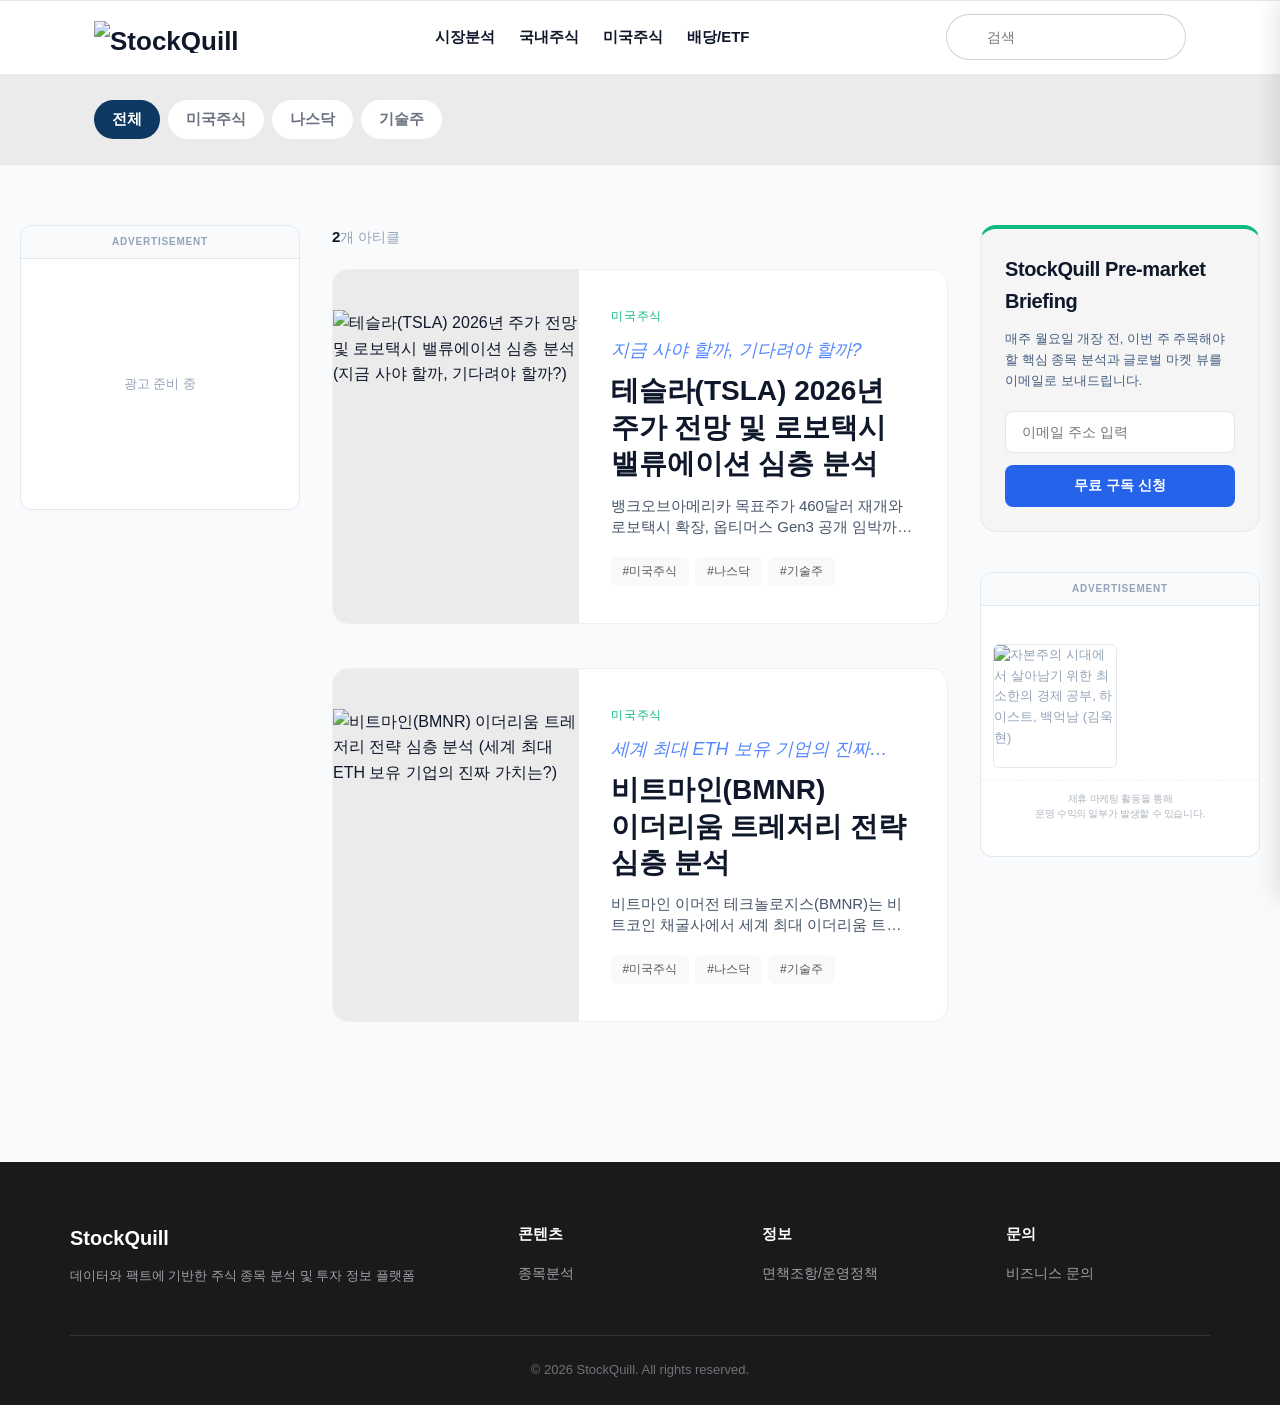
==== index.html @ 730eefaa "[InfoHub] Publish post with generated thumbnail" ====
<!DOCTYPE html>
<html lang="ko">
<head>
    <meta charset="UTF-8">
    <meta name="viewport" content="width=device-width, initial-scale=1.0">
    <title>StockQuill | 데이터 기반 주식 종목 분석 및 투자 인사이트</title>
    
    <meta name="description" content="데이터와 팩트에 기반한 주식 종목 분석 및 투자 정보 플랫폼">
    <meta name="keywords" content="시장분석, 국내주식, 미국주식, 배당/ETF, 경제, 세금, 재테크, 투자, 절세, 금융, 생활꿀팁">
    <meta name="author" content="StockQuill">
    <meta name="robots" content="index, follow">
    <link rel="canonical" href="https://stockquill.com/index.html">
    <meta property="og:title" content="StockQuill | 데이터 기반 주식 종목 분석 및 투자 인사이트">
    <meta property="og:description" content="데이터와 팩트에 기반한 주식 종목 분석 및 투자 정보 플랫폼">
    <meta property="og:type" content="website">
    <meta property="og:url" content="https://stockquill.com/index.html">
    <meta property="og:image" content="https://stockquill.com/images/og-image.jpg">
    <meta property="og:site_name" content="StockQuill">
    <meta property="og:locale" content="ko_KR">
    <meta name="twitter:card" content="summary_large_image">
    <meta name="twitter:title" content="StockQuill | 데이터 기반 주식 종목 분석 및 투자 인사이트">
    <meta name="twitter:description" content="데이터와 팩트에 기반한 주식 종목 분석 및 투자 정보 플랫폼">
    <meta name="twitter:image" content="https://stockquill.com/images/og-image.jpg">
    <meta name="theme-color" content="#10b981">
    <link rel="icon" type="image/png" href="https://stockquill.com/images/favicon.png">
    <link rel="apple-touch-icon" href="https://stockquill.com/images/favicon.png">

    <link rel="sitemap" type="application/xml" href="https://stockquill.com/sitemap.xml">
    <link href="https://unpkg.com/aos@2.3.1/dist/aos.css" rel="stylesheet">
    <link rel="stylesheet" href="https://cdn.jsdelivr.net/npm/swiper@11/swiper-bundle.min.css" />
    <link rel="stylesheet" href="css/fonts.css">
    <link rel="stylesheet" href="https://cdn.jsdelivr.net/gh/orioncactus/pretendard@v1.3.9/dist/web/static/pretendard-dynamic-subset.min.css">
    <script src="https://code.iconify.design/3/3.1.0/iconify.min.js"></script>
    <script type="application/ld+json">
     {
        "@context": "https://schema.org",
        "@type": "BreadcrumbList",
        "itemListElement": [{
            "@type": "ListItem",
            "position": 1,
            "name": "홈",
            "item": "https://stockquill.com/index.html"
        }]
    }
    </script>
<!-- 인덱스 페이지 css -->
    <style>
:root{--bg-page:#ffffff;--text-main:#111827;--text-sub:#4b5563;--text-light:#9ca3af;--primary:#008dc4;--primary-light:#eff6ff;--border:#e5e7eb;--bg-gray:#f9fafb;--max-width:1140px;--header-h:72px;--radius:12px;--sidebar-w:280px}
*{box-sizing:border-box;margin:0;padding:0}
body{font-family:'Pretendard',-apple-system,sans-serif;background:var(--bg-gray);color:var(--text-main);line-height:1.6;-webkit-font-smoothing:antialiased}
a{text-decoration:none;color:inherit}
img{display:block;width:100%;height:100%;object-fit:cover}



/* =========================================
   필터 바 (테두리 없는 플랫 탭)
   ========================================= */
.filter-bar {
    position: sticky;
    top: var(--header-h);
    z-index: 50;
    background: rgb(235 235 235);
    backdrop-filter: blur(8px);
    -webkit-backdrop-filter: blur(8px);
    border-bottom: 1px solid #e5e5e5;
}
.filter-inner {
    max-width: var(--max-width);
    margin: 0 auto;
    position: relative;
    display: flex;
    align-items: center;
    height: 90px;
}
.tab-scroll-wrap {
    position: relative;
    width: 100%;
    overflow: hidden;
    display: flex;
    align-items: center;
    height: 100%;
}
.tab-scroll-wrap::after {
    content: '';
    position: absolute;
    top: 0;
    right: 0;
    bottom: 0;
    width: 50px;
    background: linear-gradient(to right, rgba(255, 255, 255, 0), rgb(235 235 235));
    pointer-events: none;
}
.tab-scroll {
    display: flex;
    gap: 8px;
    overflow-x: auto;
    scrollbar-width: none;
    padding: 0 24px;
    width: 100%;
    scroll-behavior: smooth;
    -webkit-overflow-scrolling: touch;
    align-items: center;
    height: 100%;
}
.tab-scroll::-webkit-scrollbar {
    display: none;
}
.cat-tab {
    padding: 10px 18px;
    border-radius: 30px;
    border: none;
    background: #fff;
    color: #6b7280;
    font-size: 15px;
    font-weight: 600;
    cursor: pointer;
    transition: all 0.2sease-in-out;
    white-space: nowrap;
    flex-shrink: 0;
    font-family: 'Pretendard', sans-serif;
}
.cat-tab:hover {
    background: #f3f4f6;
    color: #111827;
}
.cat-tab.active {
    background: #0d3861;
    color: #ffffff;
    box-shadow: none;
}

/* =========================================
   메인 레이아웃 및 카드 리스트
   ========================================= */
.main-layout{max-width:1600px;margin:60px auto;padding:0 20px 80px;display:grid;grid-template-columns:var(--sidebar-w) 1fr var(--sidebar-w);gap:32px;align-items:start}
.result-bar{display:flex;align-items:center;justify-content:space-between;margin-bottom:20px}
.result-count{font-size:14px;color:var(--text-light)}
.result-count strong{color:var(--text-main);font-weight:800;font-size:15px}
.sort-select{padding:8px 14px;border:1px solid var(--border);border-radius:8px;font-size:13px;font-weight:600;color:var(--text-sub);background:#fff;cursor:pointer;outline:none;font-family:'Pretendard',sans-serif;transition:all 0.2s}
.sort-select:hover{border-color:var(--primary);color:var(--primary)}
.post-grid{display:grid;grid-template-columns:1fr;gap:44px}
.post-card {
    cursor: pointer;
    border-radius: 16px;
    overflow: hidden;
    background: #fff;
    transition: all 0.25s;
    display: flex;
    flex-direction: row;
    align-items: stretch;
    border: 1px solid #efefef;
}
.post-card:hover{box-shadow:0 10px 30px rgba(0,0,0,0.08);transform:translateY(-3px);border-color:#d1d5db}
.card-thumb {
    padding: 40px 0;
    width: 40%;
    aspect-ratio: 16 / 9;
    overflow: hidden;
    background: #ebebeb;
    flex-shrink: 0;
}
.card-thumb img {transition: transform 0.4s ease;width: 100%;height: 100%;object-fit: cover;}
.post-card:hover .card-thumb img{transform:scale(1.05)}
.card-body{padding:37px 32px;flex:1;display:flex;flex-direction:column;justify-content:center;gap:12px}
.card-top{display:flex;align-items:center;justify-content:space-between}
.card-cat{font-size:12px;color:var(--primary);text-transform:uppercase;letter-spacing:0.08em}
.card-title {
    font-size: 28px;
    min-height: 70px;
    font-weight: 700;
    line-height: 1.3;
    color: var(--text-main);
    word-break: keep-all;
    transition: color 0.15s;
    display: -webkit-box;
    -webkit-line-clamp: 3;
    -webkit-box-orient: vertical;
    overflow: hidden;
}
.card-title span {font-size: 18px;color: #5487fd;font-style: italic;font-weight: 400;margin-bottom: 10px;line-height: 1.4;display: -webkit-box;-webkit-line-clamp: 1;-webkit-box-orient: vertical;overflow: hidden;}
.card-desc{font-size:15px;color:var(--text-sub);line-height:1.4;flex:1;display:-webkit-box;-webkit-line-clamp:2;-webkit-box-orient:vertical;overflow:hidden}
.card-tags{display:flex;gap:6px;flex-wrap:wrap;margin-top:8px}
.tag-pill {font-size: 12px;font-weight: 300;color: #575757;background: #f9f9f9;padding: 5px 12px;border-radius: 6px;}

.load-more-wrap{text-align:center;margin-top:30px;grid-column:1/-1}
.load-more-btn{display:inline-flex;align-items:center;gap:6px;padding:12px 40px;background:#fff;border:1.5px solid var(--border);border-radius:8px;font-size:14px;font-weight:700;color:var(--text-sub);cursor:pointer;transition:all 0.15s;font-family:'Pretendard',sans-serif}
.load-more-btn:hover{border-color:var(--primary);color:var(--primary);background:var(--primary-light)}
.sidebar{position:sticky;top:calc(var(--header-h)+50px+24px);display:flex;flex-direction:column;gap:20px}
.ad-block{background:#fff;border:1px solid var(--border);border-radius:var(--radius);overflow:hidden;transition:border-color 0.2s}
.ad-label{font-size:10px;font-weight:700;color:var(--text-light);letter-spacing:0.08em;text-transform:uppercase;text-align:center;padding:8px;border-bottom:1px solid var(--border);background:#f8fafc}
.ad-area{width:100%;min-height:250px;display:flex;align-items:center;justify-content:center;color:var(--text-light);font-size:13px}
.empty-state{grid-column:1/-1;text-align:center;padding:60px 20px;color:var(--text-light);background:#fff;border-radius:var(--radius);border:1px solid var(--border)}
.empty-state .empty-icon{font-size:36px;margin-bottom:10px}
.empty-state p{font-size:14px}

/* =========================================
   반응형 (Media Queries)
   ========================================= */
@media (max-width:1200px){
    .main-layout{grid-template-columns:1fr var(--sidebar-w)}
    .sidebar:first-child{display:none}
}

@media (max-width:900px){
    .main-layout{grid-template-columns:1fr}
    .sidebar{display:none}
}

@media (max-width:768px){

    .post-card{flex-direction:column}
    .card-thumb {
        padding: 0px 0;
        width: 100%;
        aspect-ratio: 20 / 10;
        border-right: none;
        border-bottom: 1px solid var(--border);
    }
    .card-body{padding:20px}
    .card-title{font-size:20px}
    .card-title span{font-size: 16px;}
    .filter-inner{height:54px}
    .tab-scroll{padding:0 16px;gap:6px}
    .cat-tab{font-size:13px;padding:6px 14px}
}


:root {
    --bg-page: #f8fafc;
    --text-main: #0f172a;
    --text-sub: #475569;
    --text-light: #94a3b8;
    --primary: #10b981; /* 상승장을 상징하는 에메랄드 그린 */
    --primary-dark: #059669;
    --border: #e2e8f0;
    --bg-surface: #ffffff;
    --header-h: 72px;
}
.notice-bar {
    background: #001442;
    color: #c1c1c1;
    text-align: center;
    padding: 10px 24px;
    font-size: 13px;
    font-weight: 600;
    letter-spacing: 0.02em;
}
.site-header {
    position: sticky;
    top: -1px;
    z-index: 500;
    background: rgb(255 255 255 / 95%);
    backdrop-filter: blur(12px);
    border-bottom: 1px solid rgba(255, 255, 255, 0.05);
}
.header-inner{max-width:1140px;margin:0 auto;padding:0 24px;height:var(--header-h);display:flex;align-items:center;justify-content:space-between;position:relative}
.logo{font-size:26px;font-weight:800;color:var(--text-main);display:flex;align-items:center;gap:4px}.nav{display:flex;gap:24px}.nav a {
    font-size: 15px;
    font-weight: 600;
    color: #0f172a;
    transition: 0.2s;
}.nav a:hover{color:#000}.header-utils{display:flex;align-items:center;gap:12px}.search-box{position:relative;width:240px;transition:all 0.3s}
.search-input {
    width: 100%;
    padding: 14px 16px 14px 40px;
    font-size: 14px;
    background-color: #ffffff;
    border: 1px solid #89898963;
    border-radius: 30px;
    color: #fff;
    outline: none;
}.search-input:focus{background-color:#fff;color:#000}.search-icon-pos{position:absolute;left:20px;top:50%;transform:translateY(-50%);color:#94a3b8;pointer-events:none}
.m-btn {
    display: none;
    background: none;
    border: none;
    color: #001442;
    cursor: pointer;
    padding: 8px;
    font-size: 24px;
    align-items: center;
    justify-content: center;
}.mobile-sidebar{position:fixed;top:0;right:-280px;width:280px;height:100vh;background:#fff;z-index:1000;box-shadow:-5px 0 20px rgba(0,0,0,0.1);transition:0.3s ease-in-out;padding:40px 24px;display:flex;flex-direction:column;gap:20px}.mobile-sidebar.active{right:0}.m-sidebar-header{display:flex;justify-content:space-between;align-items:center;margin-bottom:20px}.m-sidebar-header img{width:fit-content}.m-nav-list{display:flex;flex-direction:column;gap:10px}.m-nav-list a{font-size:16px;font-weight:400;color:#191f28;border-bottom:1px solid #f1f5f9;padding:12px 0;display:block}.sidebar-overlay{position:fixed;top:0;left:0;width:100vw;height:100vh;background:rgba(0,0,0,0.5);z-index:999;display:none;backdrop-filter:blur(2px)}.sidebar-overlay.active{display:block}.newsletter-card{background:#f5f5f5;border-radius:16px;padding:24px;color:#fff;margin-bottom:20px;border:1px solid rgb(54 54 54 / 5%)}.newsletter-card h3{font-size:20px;font-weight:800;margin-bottom:12px;color:var(--text-main);letter-spacing:-0.02em}.newsletter-card p{font-size:13px;color:#445d80;line-height:1.6;margin-bottom:20px;word-break:keep-all}.newsletter-input {     width: 100%;     padding: 12px 16px;     background: rgb(255 255 255);     border: 1px solid rgb(0 0 0 / 10%);     border-radius: 8px;     color: #717171;     font-size: 14px;     margin-bottom: 12px;     outline: none;     transition: 0.2s; }.newsletter-input:focus{border-color:#2563eb}.newsletter-btn{width:100%;padding:12px;background:#2563eb;color:#fff;border:none;border-radius:8px;font-size:14px;font-weight:700;cursor:pointer;transition:0.2s}.newsletter-btn:hover{background:#1d4ed8;transform:translateY(-2px)}.footer{background:#1a1a1a;color:#a1a1aa;padding:60px 24px 24px;font-size:14px}.footer-inner{max-width:1140px;margin:0 auto;display:grid;grid-template-columns:2fr 1fr 1fr 1fr;gap:40px;margin-bottom:40px}.footer-brand p{margin-top:12px;font-size:13px;line-height:1.6;color:#a1a1aa}.footer-logo{font-size:20px;font-weight:800;color:#fff}.footer-col h4{color:#fff;font-size:15px;font-weight:700;margin-bottom:16px}.footer-col a{display:block;color:#a1a1aa;margin-bottom:10px;font-size:14px;transition:color 0.2s}.footer-col a:hover{color:#fff}.footer-bottom{max-width:1140px;margin:0 auto;padding-top:24px;border-top:1px solid #333;text-align:center;font-size:13px;color:#71717a}dialog{position:fixed;top:50%;left:50%;transform:translate(-50%,-50%);width:90%;max-width:480px;max-height:85vh;margin:0;padding:0;border:none;border-radius:24px;background:#ffffff;box-shadow:0 25px 50px rgba(0,0,0,0.2);overflow-y:auto;z-index:99999}dialog::backdrop{background:rgba(0,0,0,0.5);backdrop-filter:blur(4px)}dialog::-webkit-scrollbar{width:6px}dialog::-webkit-scrollbar-track{background:transparent}dialog::-webkit-scrollbar-thumb{background:#d1d5db;border-radius:3px}.tab-container{display:flex;gap:8px;margin-bottom:15px;overflow-x:auto;padding-bottom:5px;border-bottom:1px solid #e2e8f0}.tab-btn{padding:8px 16px;border:1px solid #e2e8f0;background:#f8fafc;border-radius:8px 8px 0 0;cursor:pointer;font-size:13px;font-weight:600;color:#64748b;transition:all 0.2s;position:relative;top:1px}.tab-btn:hover{background:#eff6ff;color:#3b82f6}.tab-btn.active{background:#ffffff;border-bottom:1px solid #ffffff;color:#3b82f6;font-weight:700;z-index:2;box-shadow:0 -2px 5px rgba(0,0,0,0.02)}@media (max-width:768px){.nav{display:none !important}
.search-box {
        display: none;
        position: absolute;
        top: var(--header-h);
        left: 0;
        width: 100%;
        background: #f1f1f1;
        padding: 12px 24px;
        border-bottom: 1px solid #e5e5e5;
    }.search-box.active{display:block !important}.search-icon-pos{left:40px}.m-btn{display:flex !important}.footer-inner{grid-template-columns:1fr 1fr;gap:24px}.footer-brand{grid-column:1 / -1}}

   </style>
</head>
<body>


<!-- 🌐 최상단 글로벌 증시 전광판 위젯 -->
<div class="tradingview-widget-container" style="border-bottom: 1px solid #e5e5e5; background: #ffffff; position: relative; z-index: 501;">
  <div class="tradingview-widget-container__widget"></div>
  <script type="text/javascript" src="https://s3.tradingview.com/external-embedding/embed-widget-ticker-tape.js" async>
  {
  "symbols":[
    { "proName": "FOREXCOM:SPXUSD", "title": "S&P 500" },
    { "proName": "FOREXCOM:NSXUSD", "title": "나스닥 100" },
    { "proName": "KRX:KOSPI", "title": "코스피" },
    { "proName": "KRX:KOSDAQ", "title": "코스닥" },
    { "proName": "FX_IDC:USDKRW", "title": "원/달러 환율" },
    { "proName": "BITSTAMP:BTCUSD", "title": "비트코인" }
  ],
  "showSymbolLogo": true,
  "isTransparent": true,
  "displayMode": "regular",
  "colorTheme": "light",
  "locale": "kr"
}
  </script>
</div>
<header class="site-header">
    <div class="header-inner">
        <a href="https://stockquill.com/index.html" class="logo">
            <img src="https://stockquill.com/images/logo.png" alt="StockQuill" style="height:32px; width:auto;">
        </a>

        <nav class="nav"><a href="https://stockquill.com/index.html#시장분석">시장분석</a><a href="https://stockquill.com/index.html#국내주식">국내주식</a><a href="https://stockquill.com/index.html#미국주식">미국주식</a><a href="https://stockquill.com/index.html#ETF">배당/ETF</a></nav>

        <div class="header-utils">
        <div class="search-box" id="global-search-box">
            <span class="iconify search-icon-pos" data-icon="carbon:search"></span>
            <input type="text" class="search-input" id="search-input" placeholder="검색" autocomplete="off">
        </div>

            <button class="m-btn" id="m-search-toggle"><span class="iconify" data-icon="carbon:search"></span></button>
            <button class="m-btn" id="m-menu-toggle"><span class="iconify" data-icon="carbon:menu"></span></button>
        </div>
    </div>
</header>

<div class="sidebar-overlay" id="sidebar-overlay"></div>
<div class="mobile-sidebar" id="mobile-sidebar">
    <div class="m-sidebar-header">
        <img src="https://stockquill.com/images/logo.png" alt="StockQuill" style="height:24px;">
        <button id="m-sidebar-close" style="background:none; border:none; font-size:32px;">&times;</button>
    </div>
    <nav class="m-nav-list"><a href="https://stockquill.com/index.html#시장분석">시장분석</a><a href="https://stockquill.com/index.html#국내주식">국내주식</a><a href="https://stockquill.com/index.html#미국주식">미국주식</a><a href="https://stockquill.com/index.html#ETF">배당/ETF</a></nav>
</div>



<!-- 필터 바 -->
<div class="filter-bar">
    <div class="filter-inner">
        <div class="tab-scroll-wrap">
            <div class="tab-scroll">
            <button class="cat-tab active" data-tag="전체">전체</button>
        
            <button class="cat-tab " data-tag="미국주식">미국주식</button>
        
            <button class="cat-tab " data-tag="나스닥">나스닥</button>
        
            <button class="cat-tab " data-tag="기술주">기술주</button>
        </div>
        </div>
    </div>
</div>

<!-- 메인 레이아웃 (우측 위젯 제거됨) -->
<div class="main-layout">

    <!-- 좌측 광고 -->
    <aside class="sidebar">
        <div class="ad-block">
            <div class="ad-label">ADVERTISEMENT</div>
             <div class="ad-area"><div style="padding:20px; text-align:center; color:#94a3b8; font-size:13px;">광고 준비 중</div></div>
        </div>
    </aside>

    <!-- 중앙: 포스트 그리드 -->
    <div>
        <div class="result-bar">
            <span class="result-count" id="result-count"></span>
        </div>
        <div class="post-grid" id="post-grid"></div>
        <div class="load-more-wrap" id="load-more-wrap" style="display:none;">
            <button class="load-more-btn" id="load-more-btn">
                더 보기
                <svg width="13" height="13" viewBox="0 0 24 24" fill="none" stroke="currentColor" stroke-width="2.5"><polyline points="6 9 12 15 18 9"></polyline></svg>
            </button>
        </div>
    </div>

    <!-- 우측 광고 (위젯 삭제하고 광고만 배치) -->
    <aside class="sidebar">
    
    <div class="newsletter-card" style="border-top: 4px solid #10b981;">
        <h3>StockQuill Pre-market Briefing</h3>
        <p>매주 월요일 개장 전, 이번 주 주목해야 할 핵심 종목 분석과 글로벌 마켓 뷰를 이메일로 보내드립니다.</p>
        <input type="email" id="subs-email" class="newsletter-input" placeholder="이메일 주소 입력">
        <button type="button" class="newsletter-btn" onclick="...">무료 구독 신청</button>
    </div>

        <div class="ad-block">
            <div class="ad-label">ADVERTISEMENT</div>
            <div class="ad-area"><div style="width:100%; display:block;">
                    <div style="display:grid; grid-template-columns:1fr 1fr; gap:6px; padding:12px 12px 4px;">
                <a href="https://link.coupang.com/a/dRuXiD" target="_blank" rel="noopener sponsored"
                   style="display:block; aspect-ratio:1; overflow:hidden; border-radius:6px; border:1px solid #e2e8f0; position:relative;"
                   onmouseover="this.querySelector('.ad-overlay').style.opacity='1'; this.querySelector('img').style.transform='scale(1.08)';"
                   onmouseout="this.querySelector('.ad-overlay').style.opacity='0'; this.querySelector('img').style.transform='scale(1)';">
                    <img src="https://thumbnail.coupangcdn.com/thumbnails/remote/492x492ex/image/retail/images/2025/12/05/14/2/a1a14a77-04d8-476f-baaa-7506402da32d.jpg" style="width:100%; height:100%; object-fit:cover; transition:transform 0.3s ease;" alt="자본주의 시대에서 살아남기 위한 최소한의 경제 공부, 하이스트, 백억남 (김욱현)" loading="lazy" decoding="async">
                    <div class="ad-overlay" style="position:absolute; inset:0; background:rgba(0,0,0,0.45); display:flex; align-items:center; justify-content:center; opacity:0; transition:opacity 0.3s ease; border-radius:6px;">
                        <span style="color:white; font-size:12px; font-weight:700; letter-spacing:-0.02em; background:rgba(0,0,0,0.3); padding:6px 12px; border-radius:20px; border:1px solid rgba(255,255,255,0.3);">구매하기</span>
                    </div>
                </a>
            </div>
                    <div style="padding:10px 14px; font-size:10px; color:#adb5bd; text-align:center; line-height:1.5; letter-spacing:-0.03em; border-top:1px dashed #f1f3f5; margin-top:8px;">제휴 마케팅 활동을 통해 <br>운영 수익의 일부가 발생할 수 있습니다.</div>
                </div></div>
        </div>
    </aside>

</div>

<footer class="footer">
    <div class="footer-inner">
        <div class="footer-brand">
            <div class="footer-logo">StockQuill</div>
            <p>데이터와 팩트에 기반한 주식 종목 분석 및 투자 정보 플랫폼</p>
        </div>
        <div class="footer-col"><h4>콘텐츠</h4><a href="https://stockquill.com/index.html">종목분석</a></div><div class="footer-col"><h4>정보</h4><a href="https://stockquill.com/index.htmlpolicy.html">면책조항/운영정책</a></div><div class="footer-col"><h4>문의</h4><a href="#">비즈니스 문의</a></div>
    </div>
    <div class="footer-bottom">© 2026 StockQuill. All rights reserved.</div>
</footer>
<script>
(function() {
    // 모바일 UI 토글
    const searchBtn = document.getElementById('m-search-toggle');
    const searchBox = document.getElementById('global-search-box');
    const menuBtn = document.getElementById('m-menu-toggle');
    const sidebar = document.getElementById('mobile-sidebar');
    const overlay = document.getElementById('sidebar-overlay');
    const closeBtn = document.getElementById('m-sidebar-close');

    if(searchBtn) {
        searchBtn.onclick = (e) => { e.stopPropagation(); searchBox.classList.toggle('active'); };
    }
    if(menuBtn) {
        menuBtn.onclick = () => { sidebar.classList.add('active'); overlay.classList.add('active'); };
    }
    const closeMenu = () => { sidebar.classList.remove('active'); overlay.classList.remove('active'); };
    if(closeBtn) closeBtn.onclick = closeMenu;
    if(overlay) overlay.onclick = closeMenu;
})();
</script>



<script type="application/json" id="db-store">[]</script>

<script>
(function() {
    const posts = [{"id":1772781799532,"groupId":1772781799531,"title":"테슬라(TSLA) 2026년 주가 전망 및 로보택시 밸류에이션 심층 분석 (지금 사야 할까, 기다려야 할까?)","filename":"post/테슬라TSLA-2026년-주가-전망-및-로보택시-밸류에이션-심층-분석.html","excerpt":"뱅크오브아메리카 목표주가 460달러 재개와 로보택시 확장, 옵티머스 Gen3 공개 임박까지. 테슬라의 2026년 투자 논리와 리스크를 데이터로 냉정하게 분석합니다.","date":"2026. 3. 6.","category":"미국주식","tags":["미국주식","나스닥","기술주"],"keywords":"미국주식, 나스닥, 기술주","thumbnail":"https://stockquill.com/images/thumb-1772781799532.webp"},{"id":1772781027167,"groupId":1772781027166,"title":"비트마인(BMNR) 이더리움 트레저리 전략 심층 분석 (세계 최대 ETH 보유 기업의 진짜 가치는?)","filename":"post/비트마인BMNR-이더리움-트레저리-전략-심층-분석.html","excerpt":"비트마인 이머전 테크놀로지스(BMNR)는 비트코인 채굴사에서 세계 최대 이더리움 트레저리 기업으로 탈바꿈했습니다. 447만 ETH 보유, MAVAN 스테이킹, NAV 할인 매력까지 데이터로 철저히 분석합니다.","date":"2026. 3. 6.","category":"미국주식","tags":["미국주식","나스닥","기술주"],"keywords":"미국주식, 나스닥, 기술주","thumbnail":"https://stockquill.com/images/thumb-1772781027167.webp"}];
    const PER_PAGE = 12;
    let currentPage = 1;
    let filteredPosts = [];
    let activeTag = '전체';

    const postGrid = document.getElementById('post-grid');
    const loadMoreWrap = document.getElementById('load-more-wrap');
    const resultCount = document.getElementById('result-count');
    const headerSearch = document.querySelector('.search-input');

    // 통계
    const allCats = [...new Set(posts.map(p => p.category).filter(Boolean))];
    document.querySelectorAll('.stat-posts').forEach(el => el.textContent = posts.length);
    document.querySelectorAll('.stat-cats').forEach(el => el.textContent = allCats.length);

    // 필터
    function getFiltered() {
        const keyword = (headerSearch ? headerSearch.value : '').toLowerCase().trim();
        let result = posts.filter(p => {
            const matchTag = activeTag === '전체' || (p.tags || []).includes(activeTag);
            const matchSearch = !keyword ||
                p.title.toLowerCase().includes(keyword) ||
                (p.excerpt || '').toLowerCase().includes(keyword) ||
                (p.tags || []).some(t => t.toLowerCase().includes(keyword));
            return matchTag && matchSearch;
        });
        return result;
    }

    const TimeAgo = {
        format(date) {
            const now = new Date();
            const diffDays = Math.floor((now - new Date(date)) / (1000 * 60 * 60 * 24));
            if (diffDays <= 3) return '3일 전';
            if (diffDays <= 5) return '5일 전';
            if (diffDays <= 7) return '1주일 전';
            if (diffDays <= 14) return '2주일 전';
            if (diffDays <= 30) return '1달 전';
            if (diffDays <= 90) return '3달 전';
            if (diffDays <= 180) return '6개월 전';
            return '1년 전';
        }
    };

    // 카드 생성
    function renderCard(post) {
        const relativeDate = TimeAgo.format(post.date);
        const tags = (post.tags || []).slice(0, 3).map(t =>
            `<span class="tag-pill">#${t}</span>`
        ).join('');

        let formattedTitle = post.title;
        const pStart = post.title.lastIndexOf('(');
        const pEnd   = post.title.lastIndexOf(')');
        if (pStart > 0 && pEnd > pStart) {
            const sub  = post.title.slice(pStart + 1, pEnd).trim();
            const main = post.title.slice(0, pStart).trim();
            formattedTitle = '<span>' + sub + '</span>' + main;
        }

        return `
            <div class="post-card" onclick="location.href='${post.filename}'">
                <div class="card-thumb">
                    <img src="${post.thumbnail || ''}" alt="${post.title}" loading="lazy">
                </div>
                <div class="card-body">
                    <div class="card-top">
                        <span class="card-cat">${post.category || ''}</span>
                    </div>
                    <div class="card-title">${formattedTitle}</div>
                    <div class="card-desc">${post.excerpt || ''}</div>
                    <div class="card-tags">${tags}</div>
                </div>
            </div>
        `;
    }

    // 렌더링
    function render(reset = false) {
        filteredPosts = getFiltered();
        if (reset) { currentPage = 1; postGrid.innerHTML = ''; }

        if (filteredPosts.length === 0) {
            postGrid.innerHTML = `<div class="empty-state"><div class="empty-icon">🔍</div><p>검색 결과가 없습니다.</p></div>`;
            loadMoreWrap.style.display = 'none';
            resultCount.innerHTML = '';
            return;
        }

        const start = reset ? 0 : (currentPage - 1) * PER_PAGE;
        const chunk = filteredPosts.slice(start, start + PER_PAGE);
        postGrid.innerHTML += chunk.map(p => renderCard(p)).join('');

        const shown = Math.min(currentPage * PER_PAGE, filteredPosts.length);
        resultCount.innerHTML = `<strong>${filteredPosts.length}</strong>개 아티클`;
        loadMoreWrap.style.display = shown < filteredPosts.length ? 'block' : 'none';
    }

    // 더보기 이벤트
    document.getElementById('load-more-btn').addEventListener('click', () => { currentPage++; render(false); });

    // 탭 클릭 이벤트
    document.querySelectorAll('.cat-tab').forEach(btn => {
        btn.addEventListener('click', () => {
            document.querySelectorAll('.cat-tab').forEach(b => b.classList.remove('active'));
            btn.classList.add('active');
            activeTag = btn.dataset.tag;
            render(true);
        });
    });


    // ✅ 개선된 검색 로직
    (function() {
        // URL에서 검색어 추출 및 자동 검색
        const urlParams = new URLSearchParams(window.location.search);
        const searchQuery = urlParams.get('q');

        if (searchQuery && headerSearch) {
            headerSearch.value = searchQuery;
            activeTag = '전체';
            render(true);
        }

        if (headerSearch) {
            // Enter 키로 검색
            headerSearch.addEventListener('keydown', (e) => {
                if (e.key === 'Enter') {
                    e.preventDefault();
                    const q = headerSearch.value.trim();
                    if (q) {
                        const newUrl = new URL(window.location);
                        newUrl.searchParams.set('q', q);
                        window.history.pushState({}, '', newUrl);
                        render(true);
                    }
                }
            });

            // 실시간 검색 (300ms debounce)
            let debounceTimer;
            headerSearch.addEventListener('input', () => {
                clearTimeout(debounceTimer);
                debounceTimer = setTimeout(() => {
                    const q = headerSearch.value.trim();
                    if (q) {
                        const newUrl = new URL(window.location);
                        newUrl.searchParams.set('q', q);
                        window.history.pushState({}, '', newUrl);
                    } else {
                        const newUrl = new URL(window.location);
                        newUrl.searchParams.delete('q');
                        window.history.pushState({}, '', newUrl);
                    }
                    render(true);
                }, 300);
            });
        }
    })();

    render(true);
})();
</script>


<!-- Swiper.js 스크립트 로드 및 초기화 -->
<script src="https://cdn.jsdelivr.net/npm/swiper@11/swiper-bundle.min.js"></script>
<script>
  var swiper = new Swiper(".mySwiper", {
    effect: "fade",
    fadeEffect: { crossFade: true },
    loop: true,
    autoHeight: true,
    autoplay: {
      delay: 5000,
      disableOnInteraction: false,
    },
    pagination: {
      el: ".swiper-pagination",
      clickable: true,
    },
  });
</script>

<script src="https://unpkg.com/aos@2.3.1/dist/aos.js"></script>
<script>
  AOS.init({
    duration: 1000,
    once: true,
    offset: 50
  });
</script>
</body>
</html>
---- css/fonts.css ----
@font-face {
    font-family: 'OneStoreMobileGothicTitleFont';
    src: url('https://cdn.jsdelivr.net/gh/projectnoonnu/noonfonts_2105_2@1.0/ONE-Mobile-Title.woff') format('woff');
    font-weight: normal;
    font-display: swap;
}

@font-face {
                    font-family: 'Pretendard';
                    src: url('https://cdn.jsdelivr.net/gh/projectnoonnu/pretendard@1.0/Pretendard-Thin.woff2') format('woff2');
                    font-weight: 100;
                    font-display: swap;
                }

                @font-face {
                    font-family: 'Pretendard';
                    src: url('https://cdn.jsdelivr.net/gh/projectnoonnu/pretendard@1.0/Pretendard-ExtraLight.woff2') format('woff2');
                    font-weight: 200;
                    font-display: swap;
                }

                @font-face {
                    font-family: 'Pretendard';
                    src: url('https://cdn.jsdelivr.net/gh/projectnoonnu/pretendard@1.0/Pretendard-Light.woff2') format('woff2');
                    font-weight: 300;
                    font-display: swap;
                }

                @font-face {
                    font-family: 'Pretendard';
                    src: url('https://cdn.jsdelivr.net/gh/projectnoonnu/pretendard@1.0/Pretendard-Regular.woff2') format('woff2');
                    font-weight: 400;
                    font-display: swap;
                }

                @font-face {
                    font-family: 'Pretendard';
                    src: url('https://cdn.jsdelivr.net/gh/projectnoonnu/pretendard@1.0/Pretendard-Medium.woff2') format('woff2');
                    font-weight: 500;
                    font-display: swap;
                }

                @font-face {
                    font-family: 'Pretendard';
                    src: url('https://cdn.jsdelivr.net/gh/projectnoonnu/pretendard@1.0/Pretendard-SemiBold.woff2') format('woff2');
                    font-weight: 600;
                    font-display: swap;
                }

                @font-face {
                    font-family: 'Pretendard';
                    src: url('https://cdn.jsdelivr.net/gh/projectnoonnu/pretendard@1.0/Pretendard-Bold.woff2') format('woff2');
                    font-weight: 700;
                    font-display: swap;
                }

                @font-face {
                    font-family: 'Pretendard';
                    src: url('https://cdn.jsdelivr.net/gh/projectnoonnu/pretendard@1.0/Pretendard-ExtraBold.woff2') format('woff2');
                    font-weight: 800;
                    font-display: swap;
                }

                @font-face {
                    font-family: 'Pretendard';
                    src: url('https://cdn.jsdelivr.net/gh/projectnoonnu/pretendard@1.0/Pretendard-Black.woff2') format('woff2');
                    font-weight: 900;
                    font-display: swap;
                }
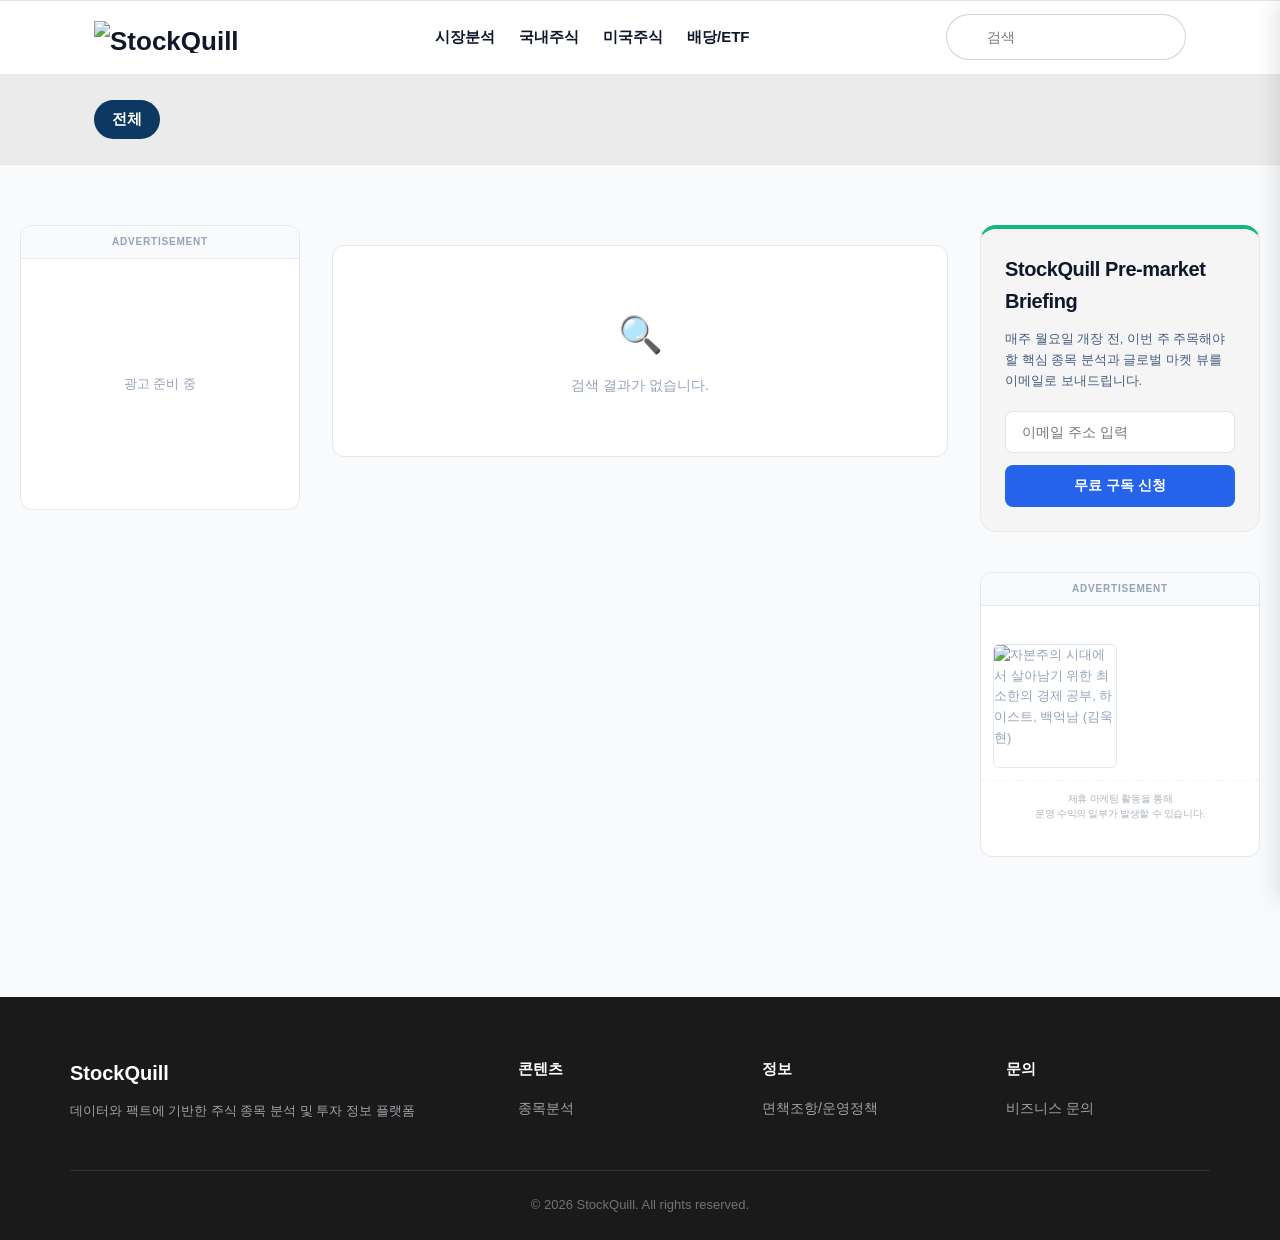
==== commit aa7a1d76: "[InfoHub] Publish post with generated thumbnail" ====
--- a/index.html
+++ b/index.html
@@ -356,12 +356,6 @@
         <div class="tab-scroll-wrap">
             <div class="tab-scroll">
             <button class="cat-tab active" data-tag="전체">전체</button>
-        
-            <button class="cat-tab " data-tag="미국주식">미국주식</button>
-        
-            <button class="cat-tab " data-tag="나스닥">나스닥</button>
-        
-            <button class="cat-tab " data-tag="기술주">기술주</button>
         </div>
         </div>
     </div>
@@ -461,7 +455,7 @@
 
 <script>
 (function() {
-    const posts = [{"id":1772781799532,"groupId":1772781799531,"title":"테슬라(TSLA) 2026년 주가 전망 및 로보택시 밸류에이션 심층 분석 (지금 사야 할까, 기다려야 할까?)","filename":"post/테슬라TSLA-2026년-주가-전망-및-로보택시-밸류에이션-심층-분석.html","excerpt":"뱅크오브아메리카 목표주가 460달러 재개와 로보택시 확장, 옵티머스 Gen3 공개 임박까지. 테슬라의 2026년 투자 논리와 리스크를 데이터로 냉정하게 분석합니다.","date":"2026. 3. 6.","category":"미국주식","tags":["미국주식","나스닥","기술주"],"keywords":"미국주식, 나스닥, 기술주","thumbnail":"https://stockquill.com/images/thumb-1772781799532.webp"},{"id":1772781027167,"groupId":1772781027166,"title":"비트마인(BMNR) 이더리움 트레저리 전략 심층 분석 (세계 최대 ETH 보유 기업의 진짜 가치는?)","filename":"post/비트마인BMNR-이더리움-트레저리-전략-심층-분석.html","excerpt":"비트마인 이머전 테크놀로지스(BMNR)는 비트코인 채굴사에서 세계 최대 이더리움 트레저리 기업으로 탈바꿈했습니다. 447만 ETH 보유, MAVAN 스테이킹, NAV 할인 매력까지 데이터로 철저히 분석합니다.","date":"2026. 3. 6.","category":"미국주식","tags":["미국주식","나스닥","기술주"],"keywords":"미국주식, 나스닥, 기술주","thumbnail":"https://stockquill.com/images/thumb-1772781027167.webp"}];
+    const posts = [];
     const PER_PAGE = 12;
     let currentPage = 1;
     let filteredPosts = [];
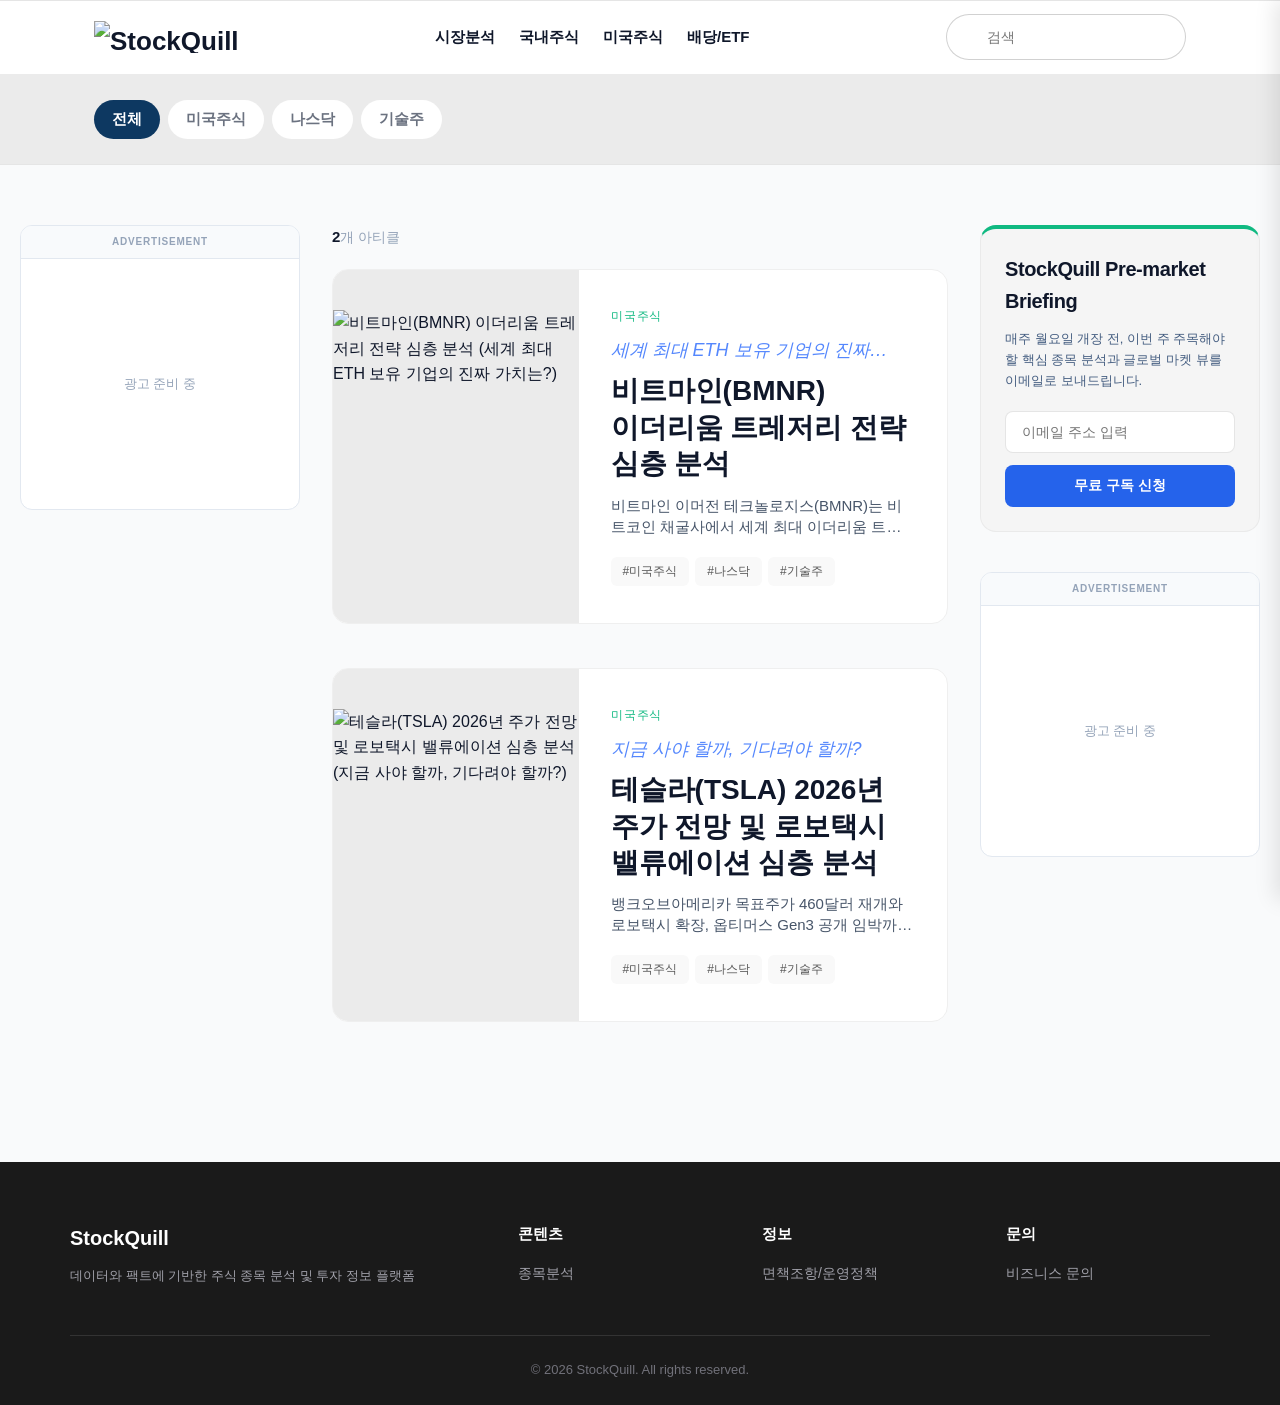
==== commit 4c432aba: "[InfoHub] Publish post with generated thumbnail" ====
--- a/index.html
+++ b/index.html
@@ -356,6 +356,12 @@
         <div class="tab-scroll-wrap">
             <div class="tab-scroll">
             <button class="cat-tab active" data-tag="전체">전체</button>
+        
+            <button class="cat-tab " data-tag="미국주식">미국주식</button>
+        
+            <button class="cat-tab " data-tag="나스닥">나스닥</button>
+        
+            <button class="cat-tab " data-tag="기술주">기술주</button>
         </div>
         </div>
     </div>
@@ -398,20 +404,7 @@
 
         <div class="ad-block">
             <div class="ad-label">ADVERTISEMENT</div>
-            <div class="ad-area"><div style="width:100%; display:block;">
-                    <div style="display:grid; grid-template-columns:1fr 1fr; gap:6px; padding:12px 12px 4px;">
-                <a href="https://link.coupang.com/a/dRuXiD" target="_blank" rel="noopener sponsored"
-                   style="display:block; aspect-ratio:1; overflow:hidden; border-radius:6px; border:1px solid #e2e8f0; position:relative;"
-                   onmouseover="this.querySelector('.ad-overlay').style.opacity='1'; this.querySelector('img').style.transform='scale(1.08)';"
-                   onmouseout="this.querySelector('.ad-overlay').style.opacity='0'; this.querySelector('img').style.transform='scale(1)';">
-                    <img src="https://thumbnail.coupangcdn.com/thumbnails/remote/492x492ex/image/retail/images/2025/12/05/14/2/a1a14a77-04d8-476f-baaa-7506402da32d.jpg" style="width:100%; height:100%; object-fit:cover; transition:transform 0.3s ease;" alt="자본주의 시대에서 살아남기 위한 최소한의 경제 공부, 하이스트, 백억남 (김욱현)" loading="lazy" decoding="async">
-                    <div class="ad-overlay" style="position:absolute; inset:0; background:rgba(0,0,0,0.45); display:flex; align-items:center; justify-content:center; opacity:0; transition:opacity 0.3s ease; border-radius:6px;">
-                        <span style="color:white; font-size:12px; font-weight:700; letter-spacing:-0.02em; background:rgba(0,0,0,0.3); padding:6px 12px; border-radius:20px; border:1px solid rgba(255,255,255,0.3);">구매하기</span>
-                    </div>
-                </a>
-            </div>
-                    <div style="padding:10px 14px; font-size:10px; color:#adb5bd; text-align:center; line-height:1.5; letter-spacing:-0.03em; border-top:1px dashed #f1f3f5; margin-top:8px;">제휴 마케팅 활동을 통해 <br>운영 수익의 일부가 발생할 수 있습니다.</div>
-                </div></div>
+            <div class="ad-area"><div style="padding:20px; text-align:center; color:#94a3b8; font-size:13px;">광고 준비 중</div></div>
         </div>
     </aside>
 
@@ -455,7 +448,7 @@
 
 <script>
 (function() {
-    const posts = [];
+    const posts = [{"id":1772782450532,"groupId":1772782450532,"title":"비트마인(BMNR) 이더리움 트레저리 전략 심층 분석 (세계 최대 ETH 보유 기업의 진짜 가치는?)","filename":"post/비트마인BMNR-이더리움-트레저리-전략-심층-분석.html","excerpt":"비트마인 이머전 테크놀로지스(BMNR)는 비트코인 채굴사에서 세계 최대 이더리움 트레저리 기업으로 탈바꿈했습니다. 447만 ETH 보유, MAVAN 스테이킹, NAV 할인 매력까지 데이터로 철저히 분석합니다.","date":"2026. 3. 6.","category":"미국주식","tags":["미국주식","나스닥","기술주"],"keywords":"미국주식, 나스닥, 기술주","thumbnail":"https://stockquill.com/images/thumb-1772782450532.webp"},{"id":1772782236800,"groupId":1772782236799,"title":"테슬라(TSLA) 2026년 주가 전망 및 로보택시 밸류에이션 심층 분석 (지금 사야 할까, 기다려야 할까?)","filename":"post/테슬라TSLA-2026년-주가-전망-및-로보택시-밸류에이션-심층-분석.html","excerpt":"뱅크오브아메리카 목표주가 460달러 재개와 로보택시 확장, 옵티머스 Gen3 공개 임박까지. 테슬라의 2026년 투자 논리와 리스크를 데이터로 냉정하게 분석합니다.","date":"2026. 3. 6.","category":"미국주식","tags":["미국주식","나스닥","기술주"],"keywords":"미국주식, 나스닥, 기술주","thumbnail":"https://stockquill.com/images/thumb-1772782236800.webp"}];
     const PER_PAGE = 12;
     let currentPage = 1;
     let filteredPosts = [];
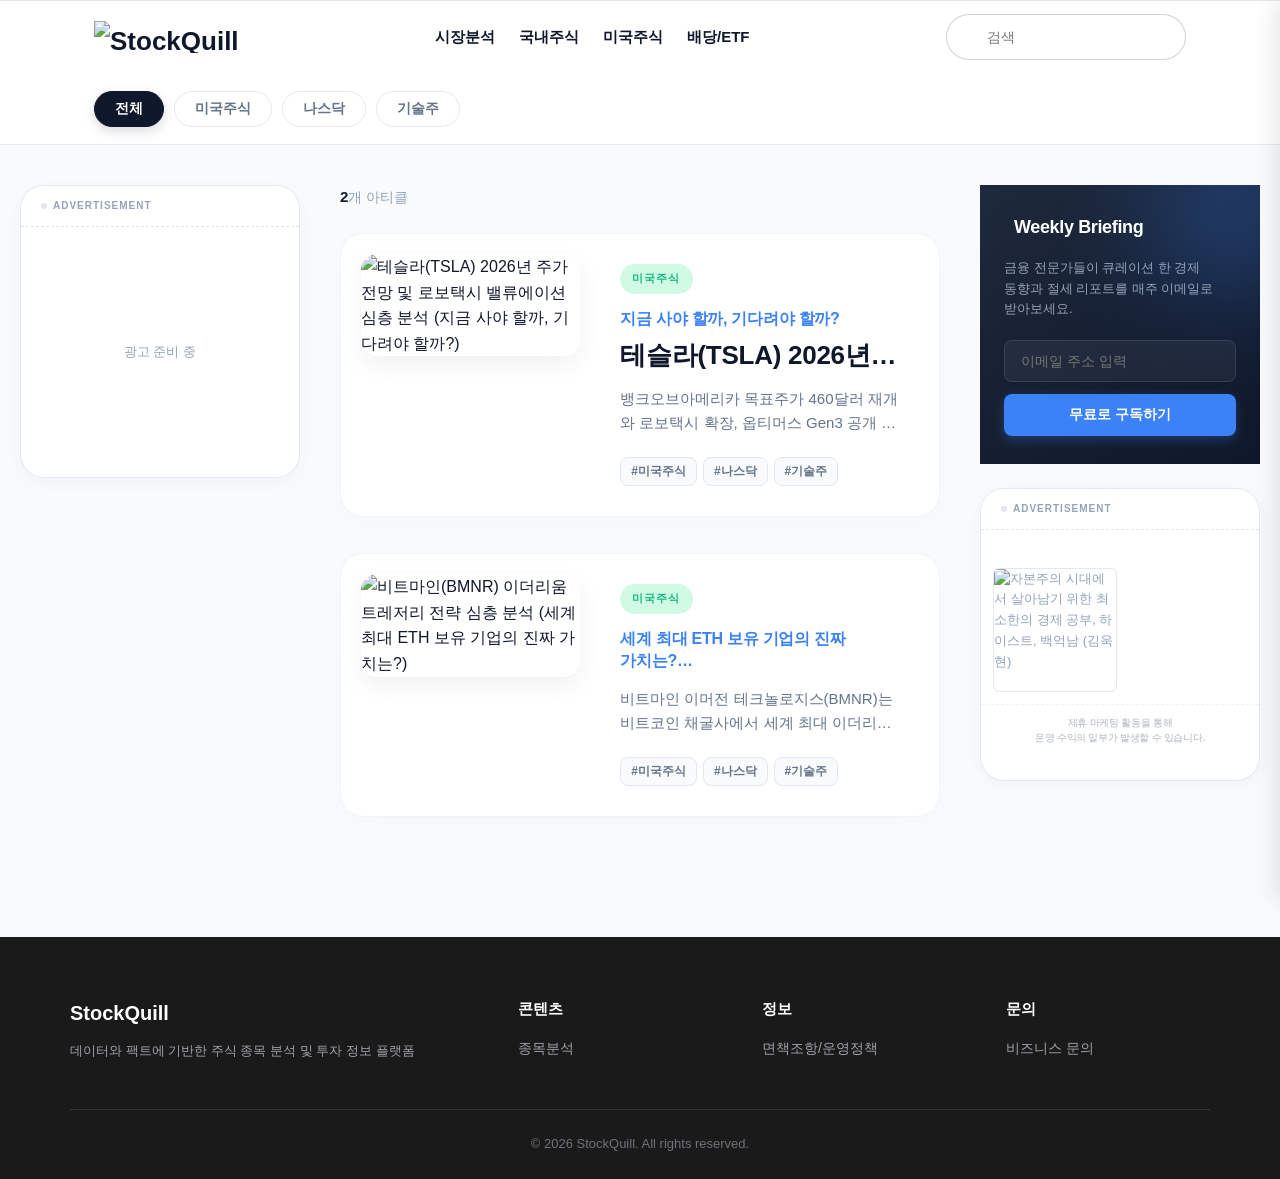
==== commit cf880dc8: "[InfoHub] Publish post with generated thumbnail" ====
--- a/index.html
+++ b/index.html
@@ -45,186 +45,70 @@
     </script>
 <!-- 인덱스 페이지 css -->
     <style>
-:root{--bg-page:#ffffff;--text-main:#111827;--text-sub:#4b5563;--text-light:#9ca3af;--primary:#008dc4;--primary-light:#eff6ff;--border:#e5e7eb;--bg-gray:#f9fafb;--max-width:1140px;--header-h:72px;--radius:12px;--sidebar-w:280px}
+:root{--bg-page:#f8fafc;--text-main:#0f172a;--text-sub:#475569;--text-light:#94a3b8;--primary:#10b981;--primary-light:#d1fae5;--border:#f1f5f9;--max-width:1140px;--header-h:72px;--radius:24px;--sidebar-w:280px}
 *{box-sizing:border-box;margin:0;padding:0}
-body{font-family:'Pretendard',-apple-system,sans-serif;background:var(--bg-gray);color:var(--text-main);line-height:1.6;-webkit-font-smoothing:antialiased}
+body{font-family:'Pretendard',-apple-system,sans-serif;background:var(--bg-page);color:var(--text-main);line-height:1.6;-webkit-font-smoothing:antialiased}
 a{text-decoration:none;color:inherit}
-img{display:block;width:100%;height:100%;object-fit:cover}
-
-
-
-/* =========================================
-   필터 바 (테두리 없는 플랫 탭)
-   ========================================= */
-.filter-bar {
-    position: sticky;
-    top: var(--header-h);
-    z-index: 50;
-    background: rgb(235 235 235);
-    backdrop-filter: blur(8px);
-    -webkit-backdrop-filter: blur(8px);
-    border-bottom: 1px solid #e5e5e5;
+
+/* 필터 바 */
+.filter-bar { position: sticky; top: var(--header-h); z-index: 50; background: rgba(255,255,255,0.9); backdrop-filter: blur(12px); border-bottom: 1px solid #e2e8f0; }
+.filter-inner { max-width: var(--max-width); margin: 0 auto; position: relative; display: flex; align-items: center; height: 70px; }
+.tab-scroll-wrap { position: relative; width: 100%; overflow: hidden; display: flex; align-items: center; height: 100%; }
+.tab-scroll-wrap::after { content: ''; position: absolute; top: 0; right: 0; bottom: 0; width: 50px; background: linear-gradient(to right, rgba(255, 255, 255, 0), rgba(255,255,255,1)); pointer-events: none; }
+.tab-scroll { display: flex; gap: 10px; overflow-x: auto; scrollbar-width: none; padding: 0 24px; width: 100%; scroll-behavior: smooth; align-items: center; height: 100%; }
+.tab-scroll::-webkit-scrollbar { display: none; }
+.cat-tab { padding: 8px 20px; border-radius: 30px; border: 1px solid #e2e8f0; background: #fff; color: #64748b; font-size: 14px; font-weight: 600; cursor: pointer; transition: all 0.2s ease-in-out; white-space: nowrap; flex-shrink: 0; font-family: 'Pretendard', sans-serif; }
+.cat-tab:hover { background: #f8fafc; color: #0f172a; border-color: #cbd5e1; }
+.cat-tab.active { background: #0f172a; color: #ffffff; border-color: #0f172a; box-shadow: 0 4px 12px rgba(15, 23, 42, 0.15); }
+
+/* 🚀 메인 레이아웃 및 하이엔드 사이드바 */
+.main-layout { max-width: 1560px; margin: 40px auto; padding: 0 20px 80px; display: grid; grid-template-columns: var(--sidebar-w) 1fr var(--sidebar-w); gap: 40px; align-items: start; }
+.sidebar { position: sticky; top: calc(var(--header-h) + 100px); display: flex; flex-direction: column; gap: 24px; }
+.ad-block { background: #ffffff; border: 1px solid var(--border); border-radius: var(--radius); box-shadow: 0 4px 20px rgba(0,0,0,0.03); overflow: hidden; }
+.ad-label { font-size: 10px; font-weight: 800; color: #94a3b8; letter-spacing: 0.1em; text-transform: uppercase; padding: 12px 20px; border-bottom: 1px dashed #e2e8f0; background: #ffffff; display: flex; align-items: center; gap: 6px; }
+.ad-label::before { content:''; display:inline-block; width:6px; height:6px; background:#e2e8f0; border-radius:50%; }
+.ad-area { width: 100%; min-height: 250px; display: flex; align-items: center; justify-content: center; color: var(--text-light); font-size: 13px; }
+
+/* 🚀 포스트 카드 플로팅 디자인 */
+.result-bar { display: flex; align-items: center; justify-content: space-between; margin-bottom: 24px; }
+.result-count { font-size: 14px; color: var(--text-light); }
+.result-count strong { color: var(--text-main); font-weight: 800; font-size: 15px; }
+
+.post-grid { display: grid; grid-template-columns: 1fr; gap: 36px; }
+.post-card { cursor: pointer; border-radius: var(--radius); background: #ffffff; transition: all 0.3s cubic-bezier(0.4, 0, 0.2, 1); display: flex; flex-direction: row; align-items: stretch; border: 1px solid #f1f5f9; box-shadow: 0 4px 20px rgba(0,0,0,0.02); overflow: visible; position: relative; }
+.post-card:hover { box-shadow: 0 20px 40px rgba(0,0,0,0.08); transform: translateY(-5px); border-color: #e2e8f0; }
+
+.card-thumb { width: 40%; flex-shrink: 0; padding: 20px 0 20px 20px; }
+.card-thumb img { width: 100%; height: 100%; object-fit: cover; border-radius: 16px; transition: transform 0.5s ease, box-shadow 0.5s ease; box-shadow: 0 8px 24px rgba(0,0,0,0.06); }
+.post-card:hover .card-thumb img { transform: scale(1.03); box-shadow: 0 12px 30px rgba(0,0,0,0.12); }
+
+.card-body { padding: 30px 40px; flex: 1; display: flex; flex-direction: column; justify-content: center; gap: 14px; }
+.card-top { display: flex; align-items: center; justify-content: space-between; }
+.card-cat { font-size: 11px; color: var(--primary); text-transform: uppercase; letter-spacing: 0.1em; font-weight: 800; background: var(--primary-light); padding: 6px 12px; border-radius: 20px; display: inline-block; width: fit-content; }
+.card-title { font-size: 26px; font-weight: 800; line-height: 1.35; color: var(--text-main); word-break: keep-all; transition: color 0.2s; display: -webkit-box; -webkit-line-clamp: 2; -webkit-box-orient: vertical; overflow: hidden; letter-spacing: -0.01em; }
+.card-title span { font-size: 16px; color: #3b82f6; font-style: normal; font-weight: 600; margin-bottom: 8px; line-height: 1.4; display: block; }
+.card-desc { font-size: 15px; color: #64748b; line-height: 1.6; flex: 1; display: -webkit-box; -webkit-line-clamp: 2; -webkit-box-orient: vertical; overflow: hidden; }
+.card-tags { display: flex; gap: 6px; flex-wrap: wrap; margin-top: 8px; }
+.tag-pill { font-size: 12px; font-weight: 600; color: #64748b; background: #f8fafc; border: 1px solid #e2e8f0; padding: 4px 10px; border-radius: 8px; }
+
+.load-more-wrap { text-align: center; margin-top: 40px; grid-column: 1/-1; }
+.load-more-btn { display: inline-flex; align-items: center; gap: 8px; padding: 14px 40px; background: #ffffff; border: 1px solid #cbd5e1; border-radius: 12px; font-size: 15px; font-weight: 800; color: #475569; cursor: pointer; transition: all 0.2s; box-shadow: 0 4px 12px rgba(0,0,0,0.02); }
+.load-more-btn:hover { border-color: var(--primary); color: var(--primary); background: var(--primary-light); transform: translateY(-2px); box-shadow: 0 8px 20px rgba(16, 185, 129, 0.1); }
+.empty-state { grid-column: 1/-1; text-align: center; padding: 80px 20px; color: #94a3b8; background: #fff; border-radius: var(--radius); border: 1px dashed #cbd5e1; }
+.empty-state .empty-icon { font-size: 48px; margin-bottom: 16px; opacity: 0.5; }
+
+/* 모바일 반응형 */
+@media (max-width:1200px){ .main-layout{grid-template-columns:1fr var(--sidebar-w)} .sidebar:first-child{display:none} }
+@media (max-width:900px){ .main-layout{grid-template-columns:1fr} .sidebar{display:none} }
+@media (max-width:768px){
+    .post-card { flex-direction: column; border-radius: 20px; overflow: hidden; padding: 0; }
+    .card-thumb { width: 100%; padding: 0; aspect-ratio: 16 / 9; }
+    .card-thumb img { border-radius: 20px 20px 0 0; box-shadow: none; }
+    .post-card:hover .card-thumb img { transform: scale(1.05); }
+    .card-body { padding: 24px; gap: 10px; }
+    .card-title { font-size: 22px; }
+    .filter-inner { height: 60px; }
 }
-.filter-inner {
-    max-width: var(--max-width);
-    margin: 0 auto;
-    position: relative;
-    display: flex;
-    align-items: center;
-    height: 90px;
-}
-.tab-scroll-wrap {
-    position: relative;
-    width: 100%;
-    overflow: hidden;
-    display: flex;
-    align-items: center;
-    height: 100%;
-}
-.tab-scroll-wrap::after {
-    content: '';
-    position: absolute;
-    top: 0;
-    right: 0;
-    bottom: 0;
-    width: 50px;
-    background: linear-gradient(to right, rgba(255, 255, 255, 0), rgb(235 235 235));
-    pointer-events: none;
-}
-.tab-scroll {
-    display: flex;
-    gap: 8px;
-    overflow-x: auto;
-    scrollbar-width: none;
-    padding: 0 24px;
-    width: 100%;
-    scroll-behavior: smooth;
-    -webkit-overflow-scrolling: touch;
-    align-items: center;
-    height: 100%;
-}
-.tab-scroll::-webkit-scrollbar {
-    display: none;
-}
-.cat-tab {
-    padding: 10px 18px;
-    border-radius: 30px;
-    border: none;
-    background: #fff;
-    color: #6b7280;
-    font-size: 15px;
-    font-weight: 600;
-    cursor: pointer;
-    transition: all 0.2sease-in-out;
-    white-space: nowrap;
-    flex-shrink: 0;
-    font-family: 'Pretendard', sans-serif;
-}
-.cat-tab:hover {
-    background: #f3f4f6;
-    color: #111827;
-}
-.cat-tab.active {
-    background: #0d3861;
-    color: #ffffff;
-    box-shadow: none;
-}
-
-/* =========================================
-   메인 레이아웃 및 카드 리스트
-   ========================================= */
-.main-layout{max-width:1600px;margin:60px auto;padding:0 20px 80px;display:grid;grid-template-columns:var(--sidebar-w) 1fr var(--sidebar-w);gap:32px;align-items:start}
-.result-bar{display:flex;align-items:center;justify-content:space-between;margin-bottom:20px}
-.result-count{font-size:14px;color:var(--text-light)}
-.result-count strong{color:var(--text-main);font-weight:800;font-size:15px}
-.sort-select{padding:8px 14px;border:1px solid var(--border);border-radius:8px;font-size:13px;font-weight:600;color:var(--text-sub);background:#fff;cursor:pointer;outline:none;font-family:'Pretendard',sans-serif;transition:all 0.2s}
-.sort-select:hover{border-color:var(--primary);color:var(--primary)}
-.post-grid{display:grid;grid-template-columns:1fr;gap:44px}
-.post-card {
-    cursor: pointer;
-    border-radius: 16px;
-    overflow: hidden;
-    background: #fff;
-    transition: all 0.25s;
-    display: flex;
-    flex-direction: row;
-    align-items: stretch;
-    border: 1px solid #efefef;
-}
-.post-card:hover{box-shadow:0 10px 30px rgba(0,0,0,0.08);transform:translateY(-3px);border-color:#d1d5db}
-.card-thumb {
-    padding: 40px 0;
-    width: 40%;
-    aspect-ratio: 16 / 9;
-    overflow: hidden;
-    background: #ebebeb;
-    flex-shrink: 0;
-}
-.card-thumb img {transition: transform 0.4s ease;width: 100%;height: 100%;object-fit: cover;}
-.post-card:hover .card-thumb img{transform:scale(1.05)}
-.card-body{padding:37px 32px;flex:1;display:flex;flex-direction:column;justify-content:center;gap:12px}
-.card-top{display:flex;align-items:center;justify-content:space-between}
-.card-cat{font-size:12px;color:var(--primary);text-transform:uppercase;letter-spacing:0.08em}
-.card-title {
-    font-size: 28px;
-    min-height: 70px;
-    font-weight: 700;
-    line-height: 1.3;
-    color: var(--text-main);
-    word-break: keep-all;
-    transition: color 0.15s;
-    display: -webkit-box;
-    -webkit-line-clamp: 3;
-    -webkit-box-orient: vertical;
-    overflow: hidden;
-}
-.card-title span {font-size: 18px;color: #5487fd;font-style: italic;font-weight: 400;margin-bottom: 10px;line-height: 1.4;display: -webkit-box;-webkit-line-clamp: 1;-webkit-box-orient: vertical;overflow: hidden;}
-.card-desc{font-size:15px;color:var(--text-sub);line-height:1.4;flex:1;display:-webkit-box;-webkit-line-clamp:2;-webkit-box-orient:vertical;overflow:hidden}
-.card-tags{display:flex;gap:6px;flex-wrap:wrap;margin-top:8px}
-.tag-pill {font-size: 12px;font-weight: 300;color: #575757;background: #f9f9f9;padding: 5px 12px;border-radius: 6px;}
-
-.load-more-wrap{text-align:center;margin-top:30px;grid-column:1/-1}
-.load-more-btn{display:inline-flex;align-items:center;gap:6px;padding:12px 40px;background:#fff;border:1.5px solid var(--border);border-radius:8px;font-size:14px;font-weight:700;color:var(--text-sub);cursor:pointer;transition:all 0.15s;font-family:'Pretendard',sans-serif}
-.load-more-btn:hover{border-color:var(--primary);color:var(--primary);background:var(--primary-light)}
-.sidebar{position:sticky;top:calc(var(--header-h)+50px+24px);display:flex;flex-direction:column;gap:20px}
-.ad-block{background:#fff;border:1px solid var(--border);border-radius:var(--radius);overflow:hidden;transition:border-color 0.2s}
-.ad-label{font-size:10px;font-weight:700;color:var(--text-light);letter-spacing:0.08em;text-transform:uppercase;text-align:center;padding:8px;border-bottom:1px solid var(--border);background:#f8fafc}
-.ad-area{width:100%;min-height:250px;display:flex;align-items:center;justify-content:center;color:var(--text-light);font-size:13px}
-.empty-state{grid-column:1/-1;text-align:center;padding:60px 20px;color:var(--text-light);background:#fff;border-radius:var(--radius);border:1px solid var(--border)}
-.empty-state .empty-icon{font-size:36px;margin-bottom:10px}
-.empty-state p{font-size:14px}
-
-/* =========================================
-   반응형 (Media Queries)
-   ========================================= */
-@media (max-width:1200px){
-    .main-layout{grid-template-columns:1fr var(--sidebar-w)}
-    .sidebar:first-child{display:none}
-}
-
-@media (max-width:900px){
-    .main-layout{grid-template-columns:1fr}
-    .sidebar{display:none}
-}
-
-@media (max-width:768px){
-
-    .post-card{flex-direction:column}
-    .card-thumb {
-        padding: 0px 0;
-        width: 100%;
-        aspect-ratio: 20 / 10;
-        border-right: none;
-        border-bottom: 1px solid var(--border);
-    }
-    .card-body{padding:20px}
-    .card-title{font-size:20px}
-    .card-title span{font-size: 16px;}
-    .filter-inner{height:54px}
-    .tab-scroll{padding:0 16px;gap:6px}
-    .cat-tab{font-size:13px;padding:6px 14px}
-}
-
 
 :root {
     --bg-page: #f8fafc;
@@ -292,8 +176,7 @@
         padding: 12px 24px;
         border-bottom: 1px solid #e5e5e5;
     }.search-box.active{display:block !important}.search-icon-pos{left:40px}.m-btn{display:flex !important}.footer-inner{grid-template-columns:1fr 1fr;gap:24px}.footer-brand{grid-column:1 / -1}}
-
-   </style>
+</style>
 </head>
 <body>
 
@@ -395,16 +278,39 @@
     <!-- 우측 광고 (위젯 삭제하고 광고만 배치) -->
     <aside class="sidebar">
     
-    <div class="newsletter-card" style="border-top: 4px solid #10b981;">
-        <h3>StockQuill Pre-market Briefing</h3>
-        <p>매주 월요일 개장 전, 이번 주 주목해야 할 핵심 종목 분석과 글로벌 마켓 뷰를 이메일로 보내드립니다.</p>
-        <input type="email" id="subs-email" class="newsletter-input" placeholder="이메일 주소 입력">
-        <button type="button" class="newsletter-btn" onclick="...">무료 구독 신청</button>
+    <div class="widget" style="background: linear-gradient(145deg, #1e293b, #0f172a); border: none; position: relative; overflow: hidden;">
+        <!-- 배경 글래스모피즘 라이트 효과 -->
+        <div style="position: absolute; top: -50px; right: -50px; width: 150px; height: 150px; background: #3b82f6; border-radius: 50%; filter: blur(60px); opacity: 0.4; pointer-events: none;"></div>
+
+        <div class="widget-body" style="position: relative; z-index: 1; padding: 28px 24px;">
+            <div style="display: flex; align-items: center; gap: 10px; margin-bottom: 16px;">
+                <span class="iconify" data-icon="carbon:send-alt-filled" style="color: #3b82f6; font-size: 24px;"></span>
+                <h3 style="font-size: 18px; font-weight: 800; margin: 0; color: #ffffff; letter-spacing: -0.02em;">Weekly Briefing</h3>
+            </div>
+            <p style="font-size: 13px; color: #94a3b8; line-height: 1.6; margin-bottom: 20px; word-break: keep-all;">금융 전문가들이 큐레이션 한 경제 동향과 절세 리포트를 매주 이메일로 받아보세요.</p>
+            <div class="newsletter-card" style="margin:0; padding:0; background:transparent; border:none;">
+                <input type="email" id="subs-email" class="newsletter-input" placeholder="이메일 주소 입력" style="background: rgba(255,255,255,0.05); border: 1px solid rgba(255,255,255,0.1); color: #ffffff;">
+                <button type="button" class="newsletter-btn" style="background: #3b82f6; color: #ffffff; box-shadow: 0 4px 12px rgba(59, 130, 246, 0.3);">무료로 구독하기</button>
+            </div>
+        </div>
     </div>
 
         <div class="ad-block">
             <div class="ad-label">ADVERTISEMENT</div>
-            <div class="ad-area"><div style="padding:20px; text-align:center; color:#94a3b8; font-size:13px;">광고 준비 중</div></div>
+            <div class="ad-area"><div style="width:100%; display:block;">
+                    <div style="display:grid; grid-template-columns:1fr 1fr; gap:6px; padding:12px 12px 4px;">
+                <a href="https://link.coupang.com/a/dRuXiD" target="_blank" rel="noopener sponsored"
+                   style="display:block; aspect-ratio:1; overflow:hidden; border-radius:6px; border:1px solid #e2e8f0; position:relative;"
+                   onmouseover="this.querySelector('.ad-overlay').style.opacity='1'; this.querySelector('img').style.transform='scale(1.08)';"
+                   onmouseout="this.querySelector('.ad-overlay').style.opacity='0'; this.querySelector('img').style.transform='scale(1)';">
+                    <img src="https://thumbnail.coupangcdn.com/thumbnails/remote/492x492ex/image/retail/images/2025/12/05/14/2/a1a14a77-04d8-476f-baaa-7506402da32d.jpg" style="width:100%; height:100%; object-fit:cover; transition:transform 0.3s ease;" alt="자본주의 시대에서 살아남기 위한 최소한의 경제 공부, 하이스트, 백억남 (김욱현)" loading="lazy" decoding="async">
+                    <div class="ad-overlay" style="position:absolute; inset:0; background:rgba(0,0,0,0.45); display:flex; align-items:center; justify-content:center; opacity:0; transition:opacity 0.3s ease; border-radius:6px;">
+                        <span style="color:white; font-size:12px; font-weight:700; letter-spacing:-0.02em; background:rgba(0,0,0,0.3); padding:6px 12px; border-radius:20px; border:1px solid rgba(255,255,255,0.3);">구매하기</span>
+                    </div>
+                </a>
+            </div>
+                    <div style="padding:10px 14px; font-size:10px; color:#adb5bd; text-align:center; line-height:1.5; letter-spacing:-0.03em; border-top:1px dashed #f1f3f5; margin-top:8px;">제휴 마케팅 활동을 통해 <br>운영 수익의 일부가 발생할 수 있습니다.</div>
+                </div></div>
         </div>
     </aside>
 
@@ -448,7 +354,7 @@
 
 <script>
 (function() {
-    const posts = [{"id":1772782450532,"groupId":1772782450532,"title":"비트마인(BMNR) 이더리움 트레저리 전략 심층 분석 (세계 최대 ETH 보유 기업의 진짜 가치는?)","filename":"post/비트마인BMNR-이더리움-트레저리-전략-심층-분석.html","excerpt":"비트마인 이머전 테크놀로지스(BMNR)는 비트코인 채굴사에서 세계 최대 이더리움 트레저리 기업으로 탈바꿈했습니다. 447만 ETH 보유, MAVAN 스테이킹, NAV 할인 매력까지 데이터로 철저히 분석합니다.","date":"2026. 3. 6.","category":"미국주식","tags":["미국주식","나스닥","기술주"],"keywords":"미국주식, 나스닥, 기술주","thumbnail":"https://stockquill.com/images/thumb-1772782450532.webp"},{"id":1772782236800,"groupId":1772782236799,"title":"테슬라(TSLA) 2026년 주가 전망 및 로보택시 밸류에이션 심층 분석 (지금 사야 할까, 기다려야 할까?)","filename":"post/테슬라TSLA-2026년-주가-전망-및-로보택시-밸류에이션-심층-분석.html","excerpt":"뱅크오브아메리카 목표주가 460달러 재개와 로보택시 확장, 옵티머스 Gen3 공개 임박까지. 테슬라의 2026년 투자 논리와 리스크를 데이터로 냉정하게 분석합니다.","date":"2026. 3. 6.","category":"미국주식","tags":["미국주식","나스닥","기술주"],"keywords":"미국주식, 나스닥, 기술주","thumbnail":"https://stockquill.com/images/thumb-1772782236800.webp"}];
+    const posts = [{"id":1772782747496,"groupId":1772782747495,"title":"테슬라(TSLA) 2026년 주가 전망 및 로보택시 밸류에이션 심층 분석 (지금 사야 할까, 기다려야 할까?)","filename":"post/테슬라TSLA-2026년-주가-전망-및-로보택시-밸류에이션-심층-분석.html","excerpt":"뱅크오브아메리카 목표주가 460달러 재개와 로보택시 확장, 옵티머스 Gen3 공개 임박까지. 테슬라의 2026년 투자 논리와 리스크를 데이터로 냉정하게 분석합니다.","date":"2026. 3. 6.","category":"미국주식","tags":["미국주식","나스닥","기술주"],"keywords":"미국주식, 나스닥, 기술주","thumbnail":"https://stockquill.com/images/thumb-1772782747496.webp"},{"id":1772782671684,"groupId":1772782671684,"title":"비트마인(BMNR) 이더리움 트레저리 전략 심층 분석 (세계 최대 ETH 보유 기업의 진짜 가치는?)","filename":"post/비트마인BMNR-이더리움-트레저리-전략-심층-분석.html","excerpt":"비트마인 이머전 테크놀로지스(BMNR)는 비트코인 채굴사에서 세계 최대 이더리움 트레저리 기업으로 탈바꿈했습니다. 447만 ETH 보유, MAVAN 스테이킹, NAV 할인 매력까지 데이터로 철저히 분석합니다.","date":"2026. 3. 6.","category":"미국주식","tags":["미국주식","나스닥","기술주"],"keywords":"미국주식, 나스닥, 기술주","thumbnail":"https://stockquill.com/images/thumb-1772782671684.webp"}];
     const PER_PAGE = 12;
     let currentPage = 1;
     let filteredPosts = [];
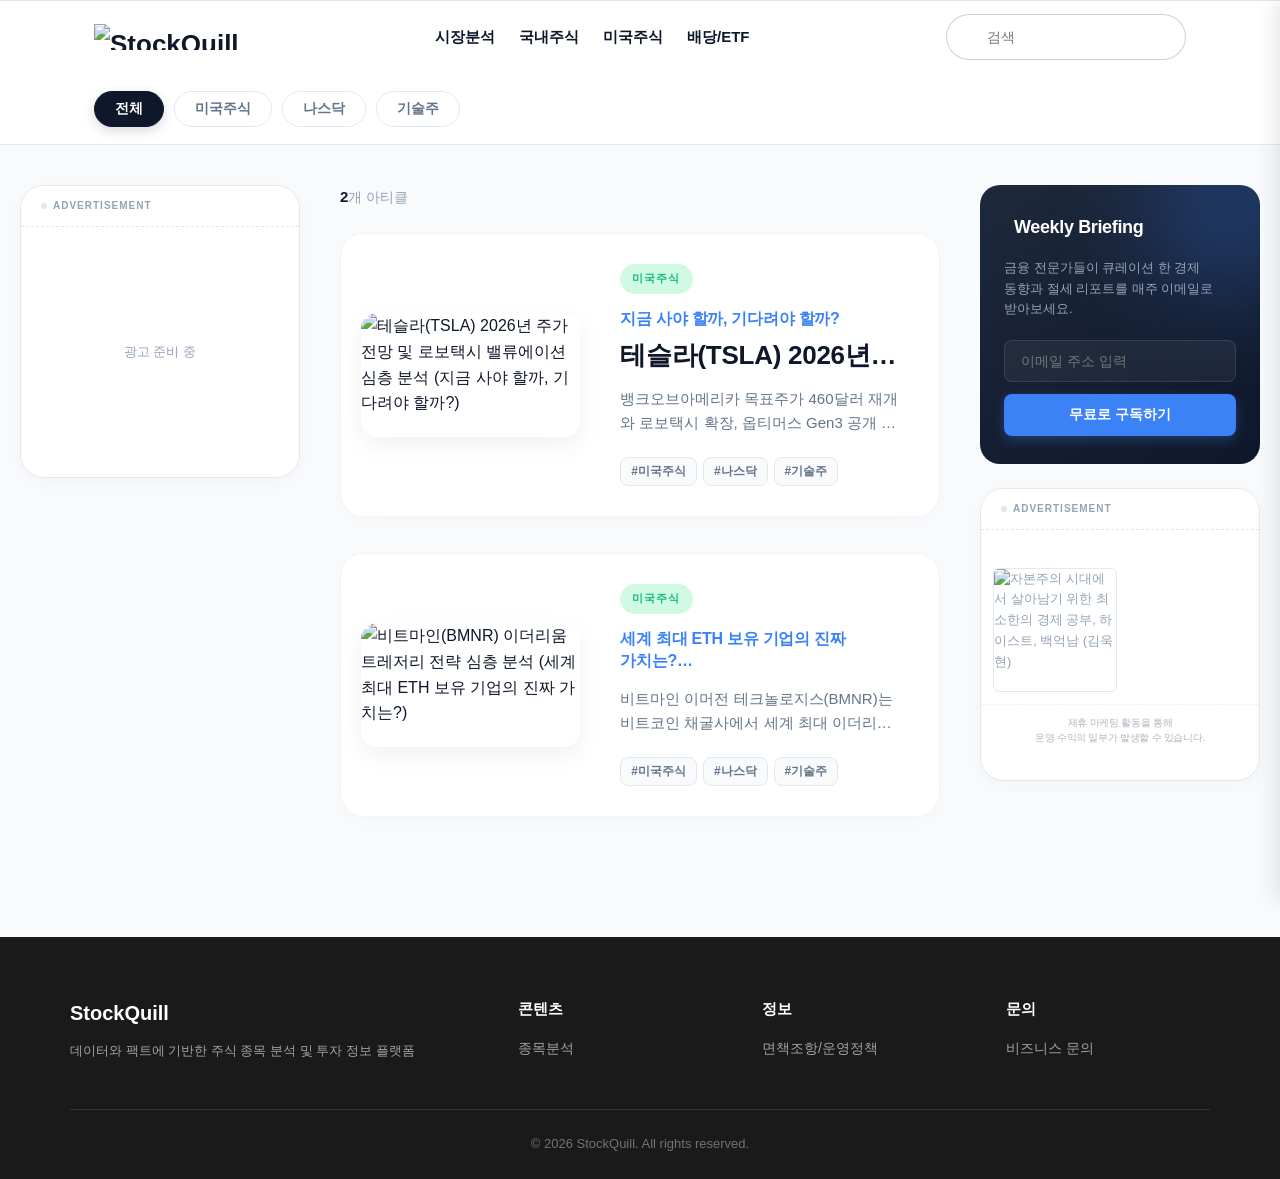
==== commit 0ba5f8ce: "[InfoHub] Publish post with generated thumbnail" ====
--- a/index.html
+++ b/index.html
@@ -78,8 +78,23 @@
 .post-card { cursor: pointer; border-radius: var(--radius); background: #ffffff; transition: all 0.3s cubic-bezier(0.4, 0, 0.2, 1); display: flex; flex-direction: row; align-items: stretch; border: 1px solid #f1f5f9; box-shadow: 0 4px 20px rgba(0,0,0,0.02); overflow: visible; position: relative; }
 .post-card:hover { box-shadow: 0 20px 40px rgba(0,0,0,0.08); transform: translateY(-5px); border-color: #e2e8f0; }
 
-.card-thumb { width: 40%; flex-shrink: 0; padding: 20px 0 20px 20px; }
-.card-thumb img { width: 100%; height: 100%; object-fit: cover; border-radius: 16px; transition: transform 0.5s ease, box-shadow 0.5s ease; box-shadow: 0 8px 24px rgba(0,0,0,0.06); }
+.card-thumb {
+    width: 40%;
+    flex-shrink: 0;
+    padding: 20px 0 20px 20px;
+    display: flex;
+    align-items: center;
+}
+.card-thumb img {
+    width: 100%;
+    height: auto;
+    aspect-ratio: 16 / 9;
+    object-fit: cover;
+    object-position: left center;
+    border-radius: 16px;
+    transition: transform 0.5s ease, box-shadow 0.5s ease;
+    box-shadow: 0 8px 24px rgba(0,0,0,0.06);
+}
 .post-card:hover .card-thumb img { transform: scale(1.03); box-shadow: 0 12px 30px rgba(0,0,0,0.12); }
 
 .card-body { padding: 30px 40px; flex: 1; display: flex; flex-direction: column; justify-content: center; gap: 14px; }
@@ -102,8 +117,16 @@
 @media (max-width:900px){ .main-layout{grid-template-columns:1fr} .sidebar{display:none} }
 @media (max-width:768px){
     .post-card { flex-direction: column; border-radius: 20px; overflow: hidden; padding: 0; }
-    .card-thumb { width: 100%; padding: 0; aspect-ratio: 16 / 9; }
-    .card-thumb img { border-radius: 20px 20px 0 0; box-shadow: none; }
+    .card-thumb {
+        width: 100%;
+        padding: 0;
+        display: block;
+    }
+    .card-thumb img {
+        border-radius: 20px 20px 0 0;
+        box-shadow: none;
+        object-position: center center;
+    }
     .post-card:hover .card-thumb img { transform: scale(1.05); }
     .card-body { padding: 24px; gap: 10px; }
     .card-title { font-size: 22px; }
@@ -205,7 +228,7 @@
 <header class="site-header">
     <div class="header-inner">
         <a href="https://stockquill.com/index.html" class="logo">
-            <img src="https://stockquill.com/images/logo.png" alt="StockQuill" style="height:32px; width:auto;">
+            <img src="https://stockquill.com/images/logo.png" alt="StockQuill" style="height:26px; width:auto;">
         </a>
 
         <nav class="nav"><a href="https://stockquill.com/index.html#시장분석">시장분석</a><a href="https://stockquill.com/index.html#국내주식">국내주식</a><a href="https://stockquill.com/index.html#미국주식">미국주식</a><a href="https://stockquill.com/index.html#ETF">배당/ETF</a></nav>
@@ -278,7 +301,7 @@
     <!-- 우측 광고 (위젯 삭제하고 광고만 배치) -->
     <aside class="sidebar">
     
-    <div class="widget" style="background: linear-gradient(145deg, #1e293b, #0f172a); border: none; position: relative; overflow: hidden;">
+    <div class="widget" style="background: linear-gradient(145deg, #1e293b, #0f172a); border: none; position: relative; overflow: hidden; border-radius: 20px;">
         <!-- 배경 글래스모피즘 라이트 효과 -->
         <div style="position: absolute; top: -50px; right: -50px; width: 150px; height: 150px; background: #3b82f6; border-radius: 50%; filter: blur(60px); opacity: 0.4; pointer-events: none;"></div>
 
@@ -322,7 +345,7 @@
             <div class="footer-logo">StockQuill</div>
             <p>데이터와 팩트에 기반한 주식 종목 분석 및 투자 정보 플랫폼</p>
         </div>
-        <div class="footer-col"><h4>콘텐츠</h4><a href="https://stockquill.com/index.html">종목분석</a></div><div class="footer-col"><h4>정보</h4><a href="https://stockquill.com/index.htmlpolicy.html">면책조항/운영정책</a></div><div class="footer-col"><h4>문의</h4><a href="#">비즈니스 문의</a></div>
+        <div class="footer-col"><h4>콘텐츠</h4><a href="https://stockquill.com/index.html">종목분석</a></div><div class="footer-col"><h4>정보</h4><a href="https://stockquill.com/index.htmlpolicy.html">면책조항/운영정책</a></div><div class="footer-col"><h4>문의</h4><a href="https://stockquill.com/index.htmlcontact.html">비즈니스 문의</a></div>
     </div>
     <div class="footer-bottom">© 2026 StockQuill. All rights reserved.</div>
 </footer>
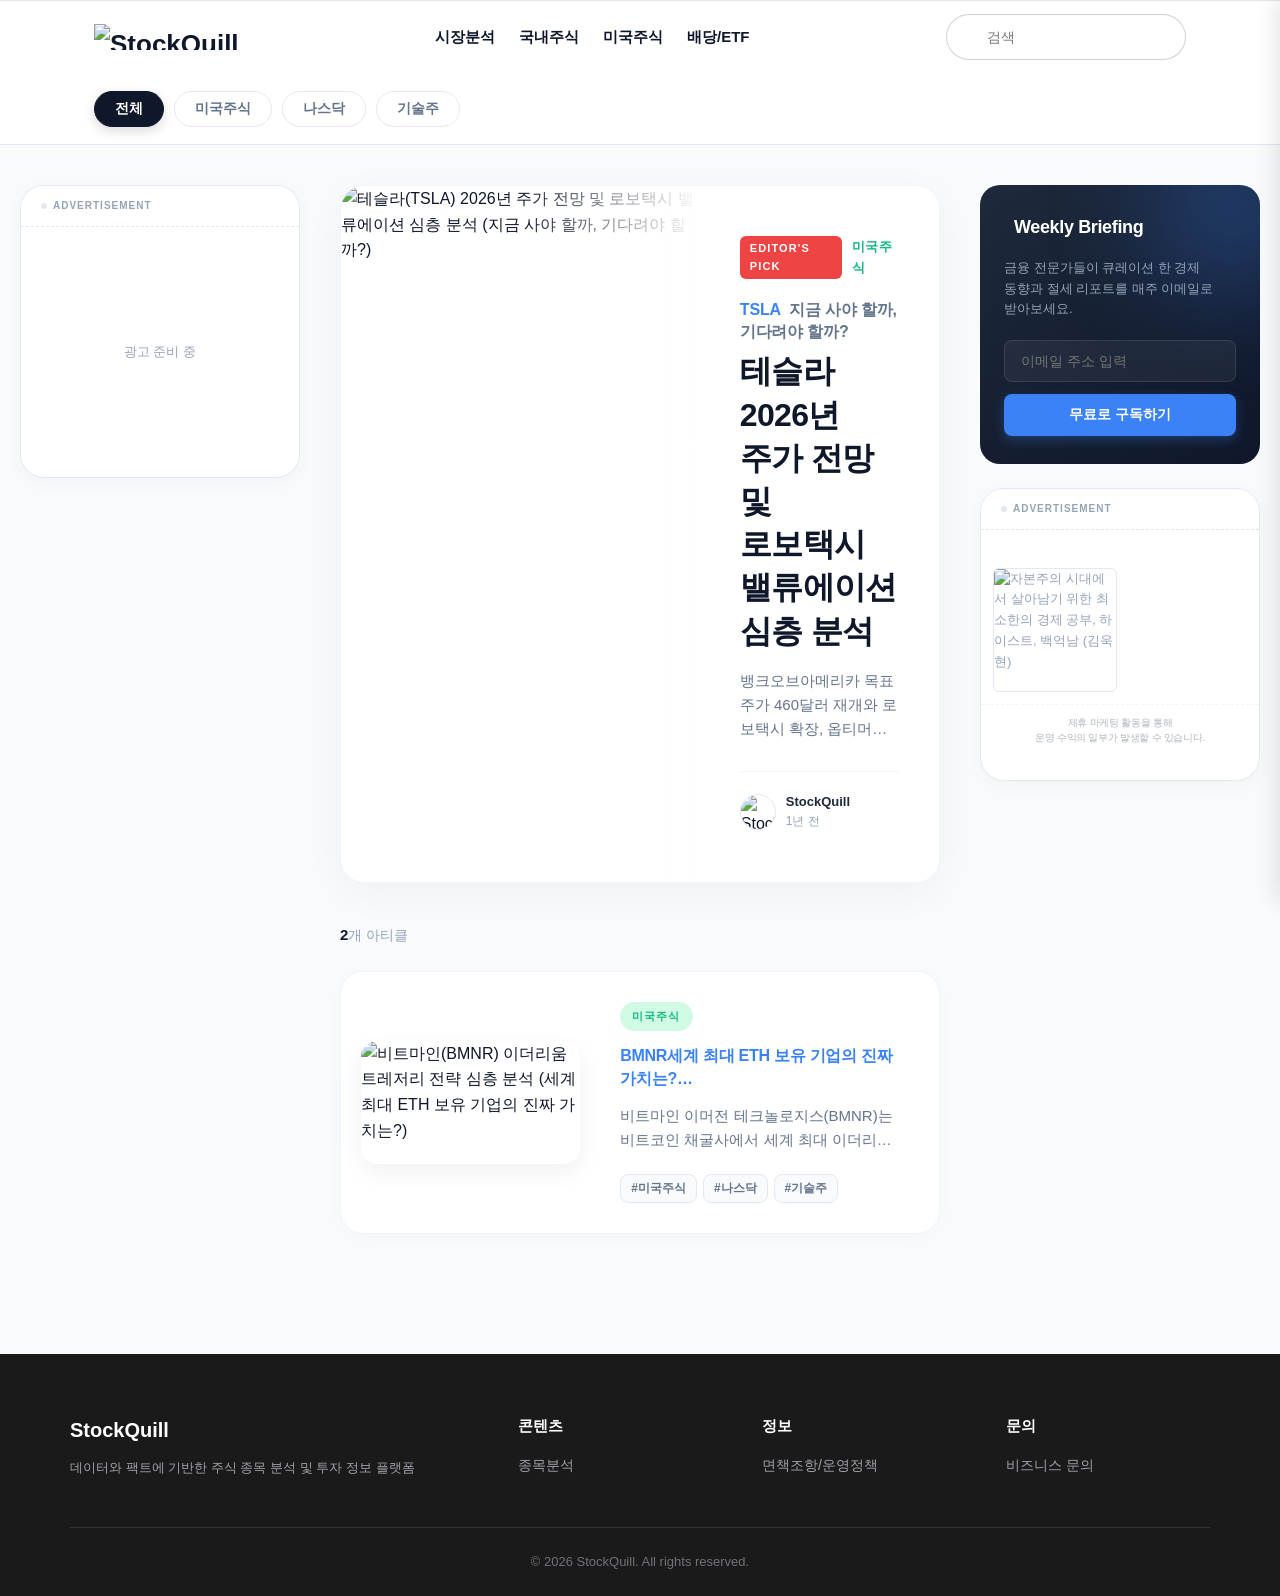
==== commit 08c3c637: "[InfoHub] Publish post with generated thumbnail" ====
--- a/index.html
+++ b/index.html
@@ -35,7 +35,7 @@
      {
         "@context": "https://schema.org",
         "@type": "BreadcrumbList",
-        "itemListElement": [{
+        "itemListElement":[{
             "@type": "ListItem",
             "position": 1,
             "name": "홈",
@@ -69,6 +69,26 @@
 .ad-label::before { content:''; display:inline-block; width:6px; height:6px; background:#e2e8f0; border-radius:50%; }
 .ad-area { width: 100%; min-height: 250px; display: flex; align-items: center; justify-content: center; color: var(--text-light); font-size: 13px; }
 
+/* 🚀 [신규] 상단 Hero Section 디자인 */
+.hero-post { display: flex; background: #ffffff; border-radius: 24px; overflow: hidden; box-shadow: 0 10px 40px rgba(0,0,0,0.04); margin-bottom: 40px; border: 1px solid #f1f5f9; cursor: pointer; transition: transform 0.3s ease, box-shadow 0.3s ease; }
+.hero-post:hover { transform: translateY(-5px); box-shadow: 0 20px 50px rgba(0,0,0,0.08); border-color: #e2e8f0; }
+.hero-thumb { width: 60%; position: relative; }
+.hero-thumb img { width: 100%; height: 100%; object-fit: cover; }
+.hero-overlay { position: absolute; inset: 0; background: linear-gradient(to right, transparent 50%, #ffffff 100%); }
+.hero-info { width: 40%; padding: 50px 40px; display: flex; flex-direction: column; justify-content: center; background: #ffffff; }
+.hero-meta-top { display: flex; gap: 10px; margin-bottom: 20px; align-items: center; }
+.hero-badge { background: #ef4444; color: white; padding: 4px 10px; border-radius: 6px; font-weight: 800; font-size: 11px; letter-spacing: 0.1em; }
+.hero-cat { color: var(--primary); font-weight: 800; font-size: 13px; letter-spacing: 0.05em; }
+.hero-title { font-size: 32px; font-weight: 800; color: #0f172a; line-height: 1.35; margin-bottom: 16px; word-break: keep-all; letter-spacing: -0.02em; font-family: 'Pretendard', sans-serif;}
+.hero-title span { font-size: 16px; color: #64748b; display: block; margin-bottom: 8px; font-weight: 600; letter-spacing: -0.01em; }
+.hero-title span b { color: #3b82f6; font-weight: 800; margin-right: 8px; }
+.hero-excerpt { font-size: 15px; color: #64748b; line-height: 1.6; margin-bottom: 30px; display: -webkit-box; -webkit-line-clamp: 3; -webkit-box-orient: vertical; overflow: hidden; }
+.hero-meta-bottom { display: flex; align-items: center; justify-content: space-between; border-top: 1px solid #f1f5f9; padding-top: 20px; }
+.hero-author { display: flex; align-items: center; gap: 10px; }
+.hero-author img { width: 36px; height: 36px; border-radius: 50%; border: 1px solid #e2e8f0; }
+.hero-author .name { font-size: 13px; font-weight: 800; color: #1e293b; }
+.hero-author .date { font-size: 12px; color: #94a3b8; }
+
 /* 🚀 포스트 카드 플로팅 디자인 */
 .result-bar { display: flex; align-items: center; justify-content: space-between; margin-bottom: 24px; }
 .result-count { font-size: 14px; color: var(--text-light); }
@@ -114,7 +134,15 @@
 
 /* 모바일 반응형 */
 @media (max-width:1200px){ .main-layout{grid-template-columns:1fr var(--sidebar-w)} .sidebar:first-child{display:none} }
-@media (max-width:900px){ .main-layout{grid-template-columns:1fr} .sidebar{display:none} }
+@media (max-width:900px){
+    .main-layout{grid-template-columns:1fr}
+    .sidebar{display:none}
+    .hero-post { flex-direction: column; }
+    .hero-thumb { width: 100%; aspect-ratio: 16/9; }
+    .hero-overlay { background: linear-gradient(to bottom, transparent 50%, #ffffff 100%); }
+    .hero-info { width: 100%; padding: 30px 24px; }
+    .hero-title { font-size: 26px; }
+}
 @media (max-width:768px){
     .post-card { flex-direction: column; border-radius: 20px; overflow: hidden; padding: 0; }
     .card-thumb {
@@ -199,7 +227,7 @@
         padding: 12px 24px;
         border-bottom: 1px solid #e5e5e5;
     }.search-box.active{display:block !important}.search-icon-pos{left:40px}.m-btn{display:flex !important}.footer-inner{grid-template-columns:1fr 1fr;gap:24px}.footer-brand{grid-column:1 / -1}}
-</style>
+    </style>
 </head>
 <body>
 
@@ -254,8 +282,6 @@
     <nav class="m-nav-list"><a href="https://stockquill.com/index.html#시장분석">시장분석</a><a href="https://stockquill.com/index.html#국내주식">국내주식</a><a href="https://stockquill.com/index.html#미국주식">미국주식</a><a href="https://stockquill.com/index.html#ETF">배당/ETF</a></nav>
 </div>
 
-
-
 <!-- 필터 바 -->
 <div class="filter-bar">
     <div class="filter-inner">
@@ -273,7 +299,7 @@
     </div>
 </div>
 
-<!-- 메인 레이아웃 (우측 위젯 제거됨) -->
+<!-- 메인 레이아웃 -->
 <div class="main-layout">
 
     <!-- 좌측 광고 -->
@@ -284,8 +310,11 @@
         </div>
     </aside>
 
-    <!-- 중앙: 포스트 그리드 -->
+    <!-- 중앙: 포스트 영역 -->
     <div>
+        <!-- 🚀 [신규] Hero 포스트가 렌더링될 컨테이너 -->
+        <div id="hero-post-container"></div>
+
         <div class="result-bar">
             <span class="result-count" id="result-count"></span>
         </div>
@@ -298,9 +327,9 @@
         </div>
     </div>
 
-    <!-- 우측 광고 (위젯 삭제하고 광고만 배치) -->
+    <!-- 우측 광고 -->
     <aside class="sidebar">
-    
+        
     <div class="widget" style="background: linear-gradient(145deg, #1e293b, #0f172a); border: none; position: relative; overflow: hidden; border-radius: 20px;">
         <!-- 배경 글래스모피즘 라이트 효과 -->
         <div style="position: absolute; top: -50px; right: -50px; width: 150px; height: 150px; background: #3b82f6; border-radius: 50%; filter: blur(60px); opacity: 0.4; pointer-events: none;"></div>
@@ -345,13 +374,13 @@
             <div class="footer-logo">StockQuill</div>
             <p>데이터와 팩트에 기반한 주식 종목 분석 및 투자 정보 플랫폼</p>
         </div>
-        <div class="footer-col"><h4>콘텐츠</h4><a href="https://stockquill.com/index.html">종목분석</a></div><div class="footer-col"><h4>정보</h4><a href="https://stockquill.com/index.htmlpolicy.html">면책조항/운영정책</a></div><div class="footer-col"><h4>문의</h4><a href="https://stockquill.com/index.htmlcontact.html">비즈니스 문의</a></div>
+        <div class="footer-col"><h4>콘텐츠</h4><a href="https://stockquill.com/index.html">종목분석</a></div><div class="footer-col"><h4>정보</h4><a href="https://stockquill.com/policy.html">면책조항/운영정책</a></div><div class="footer-col"><h4>문의</h4><a href="https://stockquill.com/contact.html">비즈니스 문의</a></div>
     </div>
     <div class="footer-bottom">© 2026 StockQuill. All rights reserved.</div>
 </footer>
+
 <script>
 (function() {
-    // 모바일 UI 토글
     const searchBtn = document.getElementById('m-search-toggle');
     const searchBox = document.getElementById('global-search-box');
     const menuBtn = document.getElementById('m-menu-toggle');
@@ -359,20 +388,14 @@
     const overlay = document.getElementById('sidebar-overlay');
     const closeBtn = document.getElementById('m-sidebar-close');
 
-    if(searchBtn) {
-        searchBtn.onclick = (e) => { e.stopPropagation(); searchBox.classList.toggle('active'); };
-    }
-    if(menuBtn) {
-        menuBtn.onclick = () => { sidebar.classList.add('active'); overlay.classList.add('active'); };
-    }
+    if(searchBtn) searchBtn.onclick = (e) => { e.stopPropagation(); searchBox.classList.toggle('active'); };
+    if(menuBtn) menuBtn.onclick = () => { sidebar.classList.add('active'); overlay.classList.add('active'); };
     const closeMenu = () => { sidebar.classList.remove('active'); overlay.classList.remove('active'); };
     if(closeBtn) closeBtn.onclick = closeMenu;
     if(overlay) overlay.onclick = closeMenu;
 })();
 </script>
 
-
-
 <script type="application/json" id="db-store">[]</script>
 
 <script>
@@ -380,31 +403,35 @@
     const posts = [{"id":1772782747496,"groupId":1772782747495,"title":"테슬라(TSLA) 2026년 주가 전망 및 로보택시 밸류에이션 심층 분석 (지금 사야 할까, 기다려야 할까?)","filename":"post/테슬라TSLA-2026년-주가-전망-및-로보택시-밸류에이션-심층-분석.html","excerpt":"뱅크오브아메리카 목표주가 460달러 재개와 로보택시 확장, 옵티머스 Gen3 공개 임박까지. 테슬라의 2026년 투자 논리와 리스크를 데이터로 냉정하게 분석합니다.","date":"2026. 3. 6.","category":"미국주식","tags":["미국주식","나스닥","기술주"],"keywords":"미국주식, 나스닥, 기술주","thumbnail":"https://stockquill.com/images/thumb-1772782747496.webp"},{"id":1772782671684,"groupId":1772782671684,"title":"비트마인(BMNR) 이더리움 트레저리 전략 심층 분석 (세계 최대 ETH 보유 기업의 진짜 가치는?)","filename":"post/비트마인BMNR-이더리움-트레저리-전략-심층-분석.html","excerpt":"비트마인 이머전 테크놀로지스(BMNR)는 비트코인 채굴사에서 세계 최대 이더리움 트레저리 기업으로 탈바꿈했습니다. 447만 ETH 보유, MAVAN 스테이킹, NAV 할인 매력까지 데이터로 철저히 분석합니다.","date":"2026. 3. 6.","category":"미국주식","tags":["미국주식","나스닥","기술주"],"keywords":"미국주식, 나스닥, 기술주","thumbnail":"https://stockquill.com/images/thumb-1772782671684.webp"}];
     const PER_PAGE = 12;
     let currentPage = 1;
-    let filteredPosts = [];
+    let filteredPosts =[];
     let activeTag = '전체';
 
+    const heroContainer = document.getElementById('hero-post-container');
     const postGrid = document.getElementById('post-grid');
     const loadMoreWrap = document.getElementById('load-more-wrap');
     const resultCount = document.getElementById('result-count');
     const headerSearch = document.querySelector('.search-input');
 
-    // 통계
-    const allCats = [...new Set(posts.map(p => p.category).filter(Boolean))];
-    document.querySelectorAll('.stat-posts').forEach(el => el.textContent = posts.length);
-    document.querySelectorAll('.stat-cats').forEach(el => el.textContent = allCats.length);
-
-    // 필터
-    function getFiltered() {
-        const keyword = (headerSearch ? headerSearch.value : '').toLowerCase().trim();
-        let result = posts.filter(p => {
-            const matchTag = activeTag === '전체' || (p.tags || []).includes(activeTag);
-            const matchSearch = !keyword ||
-                p.title.toLowerCase().includes(keyword) ||
-                (p.excerpt || '').toLowerCase().includes(keyword) ||
-                (p.tags || []).some(t => t.toLowerCase().includes(keyword));
-            return matchTag && matchSearch;
-        });
-        return result;
+    // 타이틀 분리 파서 (티커, 부제목, 메인제목)
+    function parseTitle(rawTitle) {
+        let ticker = "";
+        let subTitle = "";
+        let mainTitle = (rawTitle || "").trim();
+
+        const subMatch = mainTitle.match(/\(([^)]+)\)$/);
+        if (subMatch) {
+            const inside = subMatch[1].trim();
+            if (inside.includes(' ') || inside.length > 6) {
+                subTitle = inside;
+                mainTitle = mainTitle.slice(0, subMatch.index).trim();
+            }
+        }
+        const tickerMatch = mainTitle.match(/\(([A-Za-z0-9]+)\)/);
+        if (tickerMatch) {
+            ticker = tickerMatch[1].toUpperCase();
+            mainTitle = mainTitle.replace(tickerMatch[0], '').trim();
+        }
+        return { mainTitle, subTitle, ticker };
     }
 
     const TimeAgo = {
@@ -422,21 +449,66 @@
         }
     };
 
-    // 카드 생성
+    function getFiltered() {
+        const keyword = (headerSearch ? headerSearch.value : '').toLowerCase().trim();
+        return posts.filter(p => {
+            const matchTag = activeTag === '전체' || (p.tags ||[]).includes(activeTag);
+            const matchSearch = !keyword ||
+                p.title.toLowerCase().includes(keyword) ||
+                (p.excerpt || '').toLowerCase().includes(keyword) ||
+                (p.tags ||[]).some(t => t.toLowerCase().includes(keyword));
+            return matchTag && matchSearch;
+        });
+    }
+
+    // 🚀 1. Hero 카드 렌더링 함수 (에러 수정: 문자열 덧셈 방식으로 이스케이프 회피)
+    function renderHeroCard(post) {
+        const relativeDate = TimeAgo.format(post.date);
+        const parsed = parseTitle(post.title);
+
+        let topTagHtml = '';
+        if (parsed.ticker) topTagHtml += '<b>' + parsed.ticker + '</b>';
+        if (parsed.subTitle) topTagHtml += parsed.subTitle;
+
+        const formattedTitle = topTagHtml ? '<span>' + topTagHtml + '</span>' + parsed.mainTitle : parsed.mainTitle;
+
+        return `
+        <div class="hero-post" onclick="location.href='${post.filename}'">
+            <div class="hero-thumb">
+                <img src="${post.thumbnail || ''}" alt="${post.title}" fetchpriority="high">
+                <div class="hero-overlay"></div>
+            </div>
+            <div class="hero-info">
+                <div class="hero-meta-top">
+                    <span class="hero-badge">EDITOR'S PICK</span>
+                    <span class="hero-cat">${post.category || '분석'}</span>
+                </div>
+                <h2 class="hero-title">${formattedTitle}</h2>
+                <p class="hero-excerpt">${post.excerpt || ''}</p>
+                <div class="hero-meta-bottom">
+                    <div class="hero-author">
+                        <img src="https://stockquill.com/images/favicon.png" alt="StockQuill">
+                        <div>
+                            <div class="name">StockQuill</div>
+                            <div class="date">${relativeDate}</div>
+                        </div>
+                    </div>
+                </div>
+            </div>
+        </div>
+        `;
+    }
+
+    // 🚀 2. 일반 그리드 카드 렌더링 함수 (에러 수정: 문자열 덧셈 방식 적용)
     function renderCard(post) {
         const relativeDate = TimeAgo.format(post.date);
-        const tags = (post.tags || []).slice(0, 3).map(t =>
-            `<span class="tag-pill">#${t}</span>`
-        ).join('');
-
-        let formattedTitle = post.title;
-        const pStart = post.title.lastIndexOf('(');
-        const pEnd   = post.title.lastIndexOf(')');
-        if (pStart > 0 && pEnd > pStart) {
-            const sub  = post.title.slice(pStart + 1, pEnd).trim();
-            const main = post.title.slice(0, pStart).trim();
-            formattedTitle = '<span>' + sub + '</span>' + main;
-        }
+        const tags = (post.tags ||[]).slice(0, 3).map(t => '<span class="tag-pill">#' + t + '</span>').join('');
+
+        const parsed = parseTitle(post.title);
+        let topTagHtml = '';
+        if (parsed.ticker) topTagHtml += '<b>' + parsed.ticker + '</b>';
+        if (parsed.subTitle) topTagHtml += parsed.subTitle;
+        const formattedTitle = topTagHtml ? '<span>' + topTagHtml + '</span>' + parsed.mainTitle : parsed.mainTitle;
 
         return `
             <div class="post-card" onclick="location.href='${post.filename}'">
@@ -455,24 +527,36 @@
         `;
     }
 
-    // 렌더링
+    // 🚀 3. 메인 렌더링 로직 (Hero + Grid 분리)
     function render(reset = false) {
         filteredPosts = getFiltered();
-        if (reset) { currentPage = 1; postGrid.innerHTML = ''; }
+        if (reset) {
+            currentPage = 1;
+            postGrid.innerHTML = '';
+            if(heroContainer) heroContainer.innerHTML = '';
+        }
 
         if (filteredPosts.length === 0) {
-            postGrid.innerHTML = `<div class="empty-state"><div class="empty-icon">🔍</div><p>검색 결과가 없습니다.</p></div>`;
+            postGrid.innerHTML = '<div class="empty-state"><div class="empty-icon">🔍</div><p>검색 결과가 없습니다.</p></div>';
             loadMoreWrap.style.display = 'none';
             resultCount.innerHTML = '';
             return;
         }
 
-        const start = reset ? 0 : (currentPage - 1) * PER_PAGE;
-        const chunk = filteredPosts.slice(start, start + PER_PAGE);
-        postGrid.innerHTML += chunk.map(p => renderCard(p)).join('');
-
-        const shown = Math.min(currentPage * PER_PAGE, filteredPosts.length);
-        resultCount.innerHTML = `<strong>${filteredPosts.length}</strong>개 아티클`;
+        let itemsToRender =[];
+
+        if (currentPage === 1) {
+            if(heroContainer) heroContainer.innerHTML = renderHeroCard(filteredPosts[0]);
+            itemsToRender = filteredPosts.slice(1, PER_PAGE + 1);
+        } else {
+            const start = (currentPage - 1) * PER_PAGE + 1;
+            itemsToRender = filteredPosts.slice(start, start + PER_PAGE);
+        }
+
+        postGrid.innerHTML += itemsToRender.map(p => renderCard(p)).join('');
+
+        const shown = (currentPage === 1) ? itemsToRender.length + 1 : ((currentPage - 1) * PER_PAGE + 1) + itemsToRender.length;
+        resultCount.innerHTML = '<strong>' + filteredPosts.length + '</strong>개 아티클';
         loadMoreWrap.style.display = shown < filteredPosts.length ? 'block' : 'none';
     }
 
@@ -489,10 +573,8 @@
         });
     });
 
-
-    // ✅ 개선된 검색 로직
+    // 검색 로직
     (function() {
-        // URL에서 검색어 추출 및 자동 검색
         const urlParams = new URLSearchParams(window.location.search);
         const searchQuery = urlParams.get('q');
 
@@ -503,7 +585,6 @@
         }
 
         if (headerSearch) {
-            // Enter 키로 검색
             headerSearch.addEventListener('keydown', (e) => {
                 if (e.key === 'Enter') {
                     e.preventDefault();
@@ -517,7 +598,6 @@
                 }
             });
 
-            // 실시간 검색 (300ms debounce)
             let debounceTimer;
             headerSearch.addEventListener('input', () => {
                 clearTimeout(debounceTimer);
@@ -542,33 +622,12 @@
 })();
 </script>
 
-
-<!-- Swiper.js 스크립트 로드 및 초기화 -->
+<!-- Swiper & AOS -->
 <script src="https://cdn.jsdelivr.net/npm/swiper@11/swiper-bundle.min.js"></script>
 <script>
-  var swiper = new Swiper(".mySwiper", {
-    effect: "fade",
-    fadeEffect: { crossFade: true },
-    loop: true,
-    autoHeight: true,
-    autoplay: {
-      delay: 5000,
-      disableOnInteraction: false,
-    },
-    pagination: {
-      el: ".swiper-pagination",
-      clickable: true,
-    },
-  });
+  var swiper = new Swiper(".mySwiper", { effect: "fade", fadeEffect: { crossFade: true }, loop: true, autoHeight: true, autoplay: { delay: 5000, disableOnInteraction: false }, pagination: { el: ".swiper-pagination", clickable: true } });
 </script>
-
 <script src="https://unpkg.com/aos@2.3.1/dist/aos.js"></script>
-<script>
-  AOS.init({
-    duration: 1000,
-    once: true,
-    offset: 50
-  });
-</script>
+<script> AOS.init({ duration: 1000, once: true, offset: 50 }); </script>
 </body>
 </html>
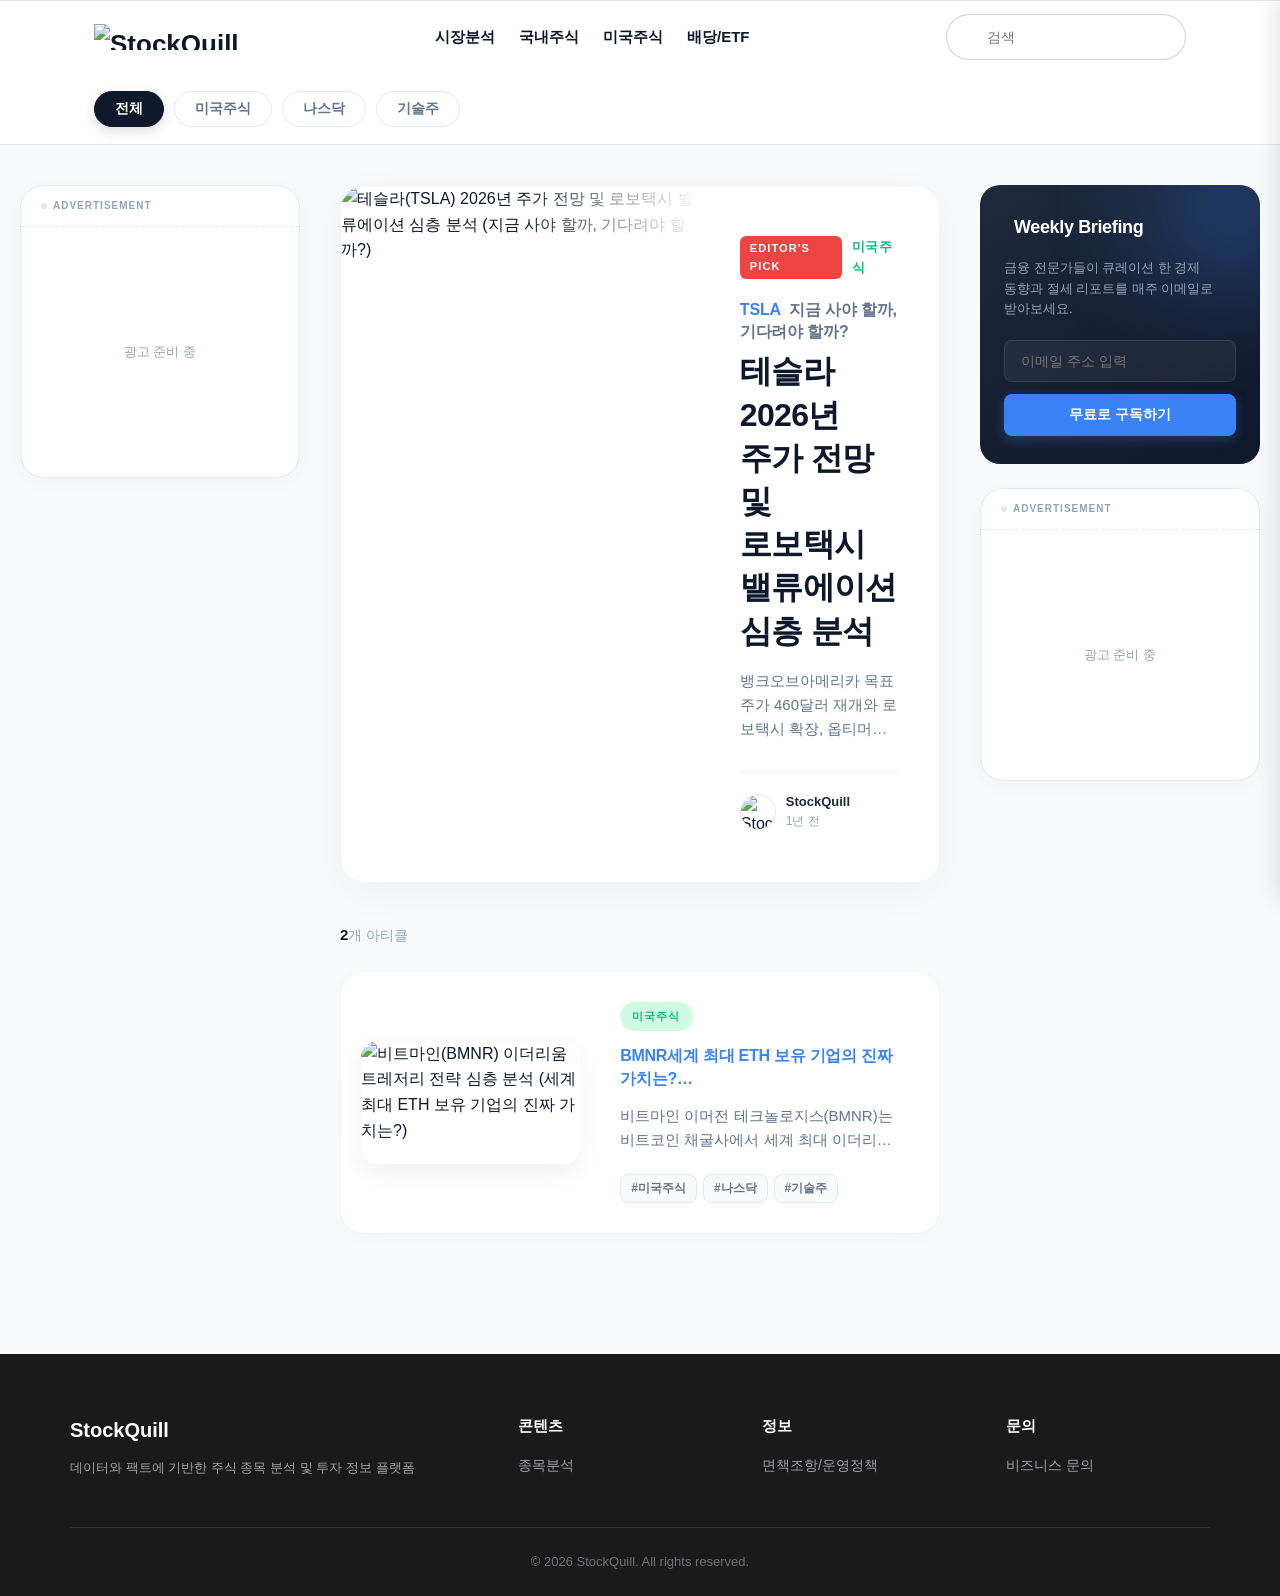
==== commit 4d9946b9: "[InfoHub] Publish post with generated thumbnail" ====
--- a/index.html
+++ b/index.html
@@ -73,7 +73,7 @@
 .hero-post { display: flex; background: #ffffff; border-radius: 24px; overflow: hidden; box-shadow: 0 10px 40px rgba(0,0,0,0.04); margin-bottom: 40px; border: 1px solid #f1f5f9; cursor: pointer; transition: transform 0.3s ease, box-shadow 0.3s ease; }
 .hero-post:hover { transform: translateY(-5px); box-shadow: 0 20px 50px rgba(0,0,0,0.08); border-color: #e2e8f0; }
 .hero-thumb { width: 60%; position: relative; }
-.hero-thumb img { width: 100%; height: 100%; object-fit: cover; }
+.hero-thumb img { width: 100%; height: 100%; object-fit: cover; object-position: left center; }
 .hero-overlay { position: absolute; inset: 0; background: linear-gradient(to right, transparent 50%, #ffffff 100%); }
 .hero-info { width: 40%; padding: 50px 40px; display: flex; flex-direction: column; justify-content: center; background: #ffffff; }
 .hero-meta-top { display: flex; gap: 10px; margin-bottom: 20px; align-items: center; }
@@ -139,6 +139,7 @@
     .sidebar{display:none}
     .hero-post { flex-direction: column; }
     .hero-thumb { width: 100%; aspect-ratio: 16/9; }
+    .hero-thumb img { object-position: center center; } /* 👈 이 줄 추가 */
     .hero-overlay { background: linear-gradient(to bottom, transparent 50%, #ffffff 100%); }
     .hero-info { width: 100%; padding: 30px 24px; }
     .hero-title { font-size: 26px; }
@@ -349,20 +350,7 @@
 
         <div class="ad-block">
             <div class="ad-label">ADVERTISEMENT</div>
-            <div class="ad-area"><div style="width:100%; display:block;">
-                    <div style="display:grid; grid-template-columns:1fr 1fr; gap:6px; padding:12px 12px 4px;">
-                <a href="https://link.coupang.com/a/dRuXiD" target="_blank" rel="noopener sponsored"
-                   style="display:block; aspect-ratio:1; overflow:hidden; border-radius:6px; border:1px solid #e2e8f0; position:relative;"
-                   onmouseover="this.querySelector('.ad-overlay').style.opacity='1'; this.querySelector('img').style.transform='scale(1.08)';"
-                   onmouseout="this.querySelector('.ad-overlay').style.opacity='0'; this.querySelector('img').style.transform='scale(1)';">
-                    <img src="https://thumbnail.coupangcdn.com/thumbnails/remote/492x492ex/image/retail/images/2025/12/05/14/2/a1a14a77-04d8-476f-baaa-7506402da32d.jpg" style="width:100%; height:100%; object-fit:cover; transition:transform 0.3s ease;" alt="자본주의 시대에서 살아남기 위한 최소한의 경제 공부, 하이스트, 백억남 (김욱현)" loading="lazy" decoding="async">
-                    <div class="ad-overlay" style="position:absolute; inset:0; background:rgba(0,0,0,0.45); display:flex; align-items:center; justify-content:center; opacity:0; transition:opacity 0.3s ease; border-radius:6px;">
-                        <span style="color:white; font-size:12px; font-weight:700; letter-spacing:-0.02em; background:rgba(0,0,0,0.3); padding:6px 12px; border-radius:20px; border:1px solid rgba(255,255,255,0.3);">구매하기</span>
-                    </div>
-                </a>
-            </div>
-                    <div style="padding:10px 14px; font-size:10px; color:#adb5bd; text-align:center; line-height:1.5; letter-spacing:-0.03em; border-top:1px dashed #f1f3f5; margin-top:8px;">제휴 마케팅 활동을 통해 <br>운영 수익의 일부가 발생할 수 있습니다.</div>
-                </div></div>
+            <div class="ad-area"><div style="padding:20px; text-align:center; color:#94a3b8; font-size:13px;">광고 준비 중</div></div>
         </div>
     </aside>
 
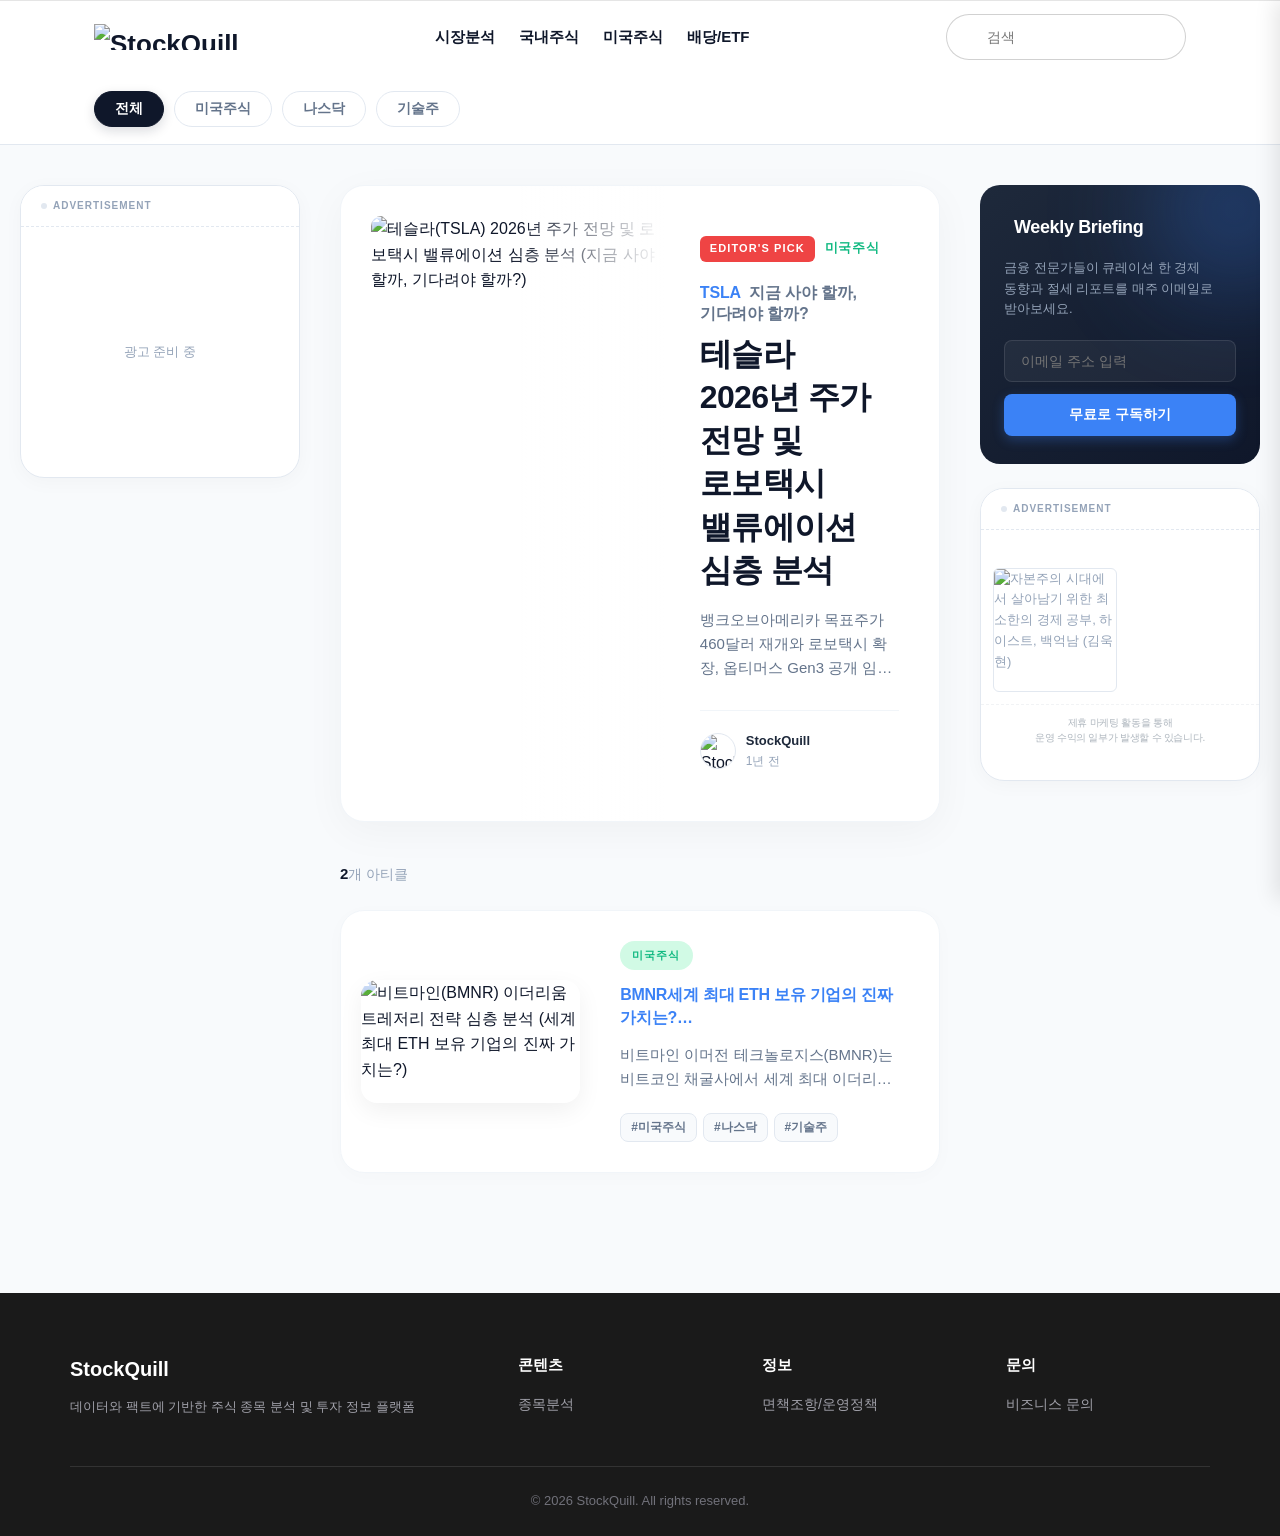
==== commit b684ba90: "[InfoHub] Publish post with generated thumbnail" ====
--- a/index.html
+++ b/index.html
@@ -73,9 +73,27 @@
 .hero-post { display: flex; background: #ffffff; border-radius: 24px; overflow: hidden; box-shadow: 0 10px 40px rgba(0,0,0,0.04); margin-bottom: 40px; border: 1px solid #f1f5f9; cursor: pointer; transition: transform 0.3s ease, box-shadow 0.3s ease; }
 .hero-post:hover { transform: translateY(-5px); box-shadow: 0 20px 50px rgba(0,0,0,0.08); border-color: #e2e8f0; }
 .hero-thumb { width: 60%; position: relative; }
-.hero-thumb img { width: 100%; height: 100%; object-fit: cover; object-position: left center; }
-.hero-overlay { position: absolute; inset: 0; background: linear-gradient(to right, transparent 50%, #ffffff 100%); }
-.hero-info { width: 40%; padding: 50px 40px; display: flex; flex-direction: column; justify-content: center; background: #ffffff; }
+.hero-thumb img {
+    width: 100%;
+    height: 100%;
+    object-fit: cover;
+    object-position: left center;
+    padding: 30px;
+    border-radius: 40px;
+}
+.hero-overlay {
+    position: absolute;
+    inset: 0;
+    background: linear-gradient(to right, transparent 50%, #ffffff 90%);
+}
+.hero-info {
+    width: 40%;
+    padding: 50px 40px 50px 0;
+    display: flex;
+    flex-direction: column;
+    justify-content: center;
+    background: #ffffff;
+}
 .hero-meta-top { display: flex; gap: 10px; margin-bottom: 20px; align-items: center; }
 .hero-badge { background: #ef4444; color: white; padding: 4px 10px; border-radius: 6px; font-weight: 800; font-size: 11px; letter-spacing: 0.1em; }
 .hero-cat { color: var(--primary); font-weight: 800; font-size: 13px; letter-spacing: 0.05em; }
@@ -139,9 +157,17 @@
     .sidebar{display:none}
     .hero-post { flex-direction: column; }
     .hero-thumb { width: 100%; aspect-ratio: 16/9; }
-    .hero-thumb img { object-position: center center; } /* 👈 이 줄 추가 */
-    .hero-overlay { background: linear-gradient(to bottom, transparent 50%, #ffffff 100%); }
-    .hero-info { width: 100%; padding: 30px 24px; }
+    .hero-thumb img {
+        object-position: center center;
+        padding: 0;
+    }
+    .hero-overlay {
+        background: linear-gradient(to bottom, transparent 50%, #ffffff 90%);
+    }
+    .hero-info {
+        width: 100%;
+        padding: 0px 24px 30px;
+    }
     .hero-title { font-size: 26px; }
 }
 @media (max-width:768px){
@@ -350,7 +376,20 @@
 
         <div class="ad-block">
             <div class="ad-label">ADVERTISEMENT</div>
-            <div class="ad-area"><div style="padding:20px; text-align:center; color:#94a3b8; font-size:13px;">광고 준비 중</div></div>
+            <div class="ad-area"><div style="width:100%; display:block;">
+                    <div style="display:grid; grid-template-columns:1fr 1fr; gap:6px; padding:12px 12px 4px;">
+                <a href="https://link.coupang.com/a/dRuXiD" target="_blank" rel="noopener sponsored"
+                   style="display:block; aspect-ratio:1; overflow:hidden; border-radius:6px; border:1px solid #e2e8f0; position:relative;"
+                   onmouseover="this.querySelector('.ad-overlay').style.opacity='1'; this.querySelector('img').style.transform='scale(1.08)';"
+                   onmouseout="this.querySelector('.ad-overlay').style.opacity='0'; this.querySelector('img').style.transform='scale(1)';">
+                    <img src="https://thumbnail.coupangcdn.com/thumbnails/remote/492x492ex/image/retail/images/2025/12/05/14/2/a1a14a77-04d8-476f-baaa-7506402da32d.jpg" style="width:100%; height:100%; object-fit:cover; transition:transform 0.3s ease;" alt="자본주의 시대에서 살아남기 위한 최소한의 경제 공부, 하이스트, 백억남 (김욱현)" loading="lazy" decoding="async">
+                    <div class="ad-overlay" style="position:absolute; inset:0; background:rgba(0,0,0,0.45); display:flex; align-items:center; justify-content:center; opacity:0; transition:opacity 0.3s ease; border-radius:6px;">
+                        <span style="color:white; font-size:12px; font-weight:700; letter-spacing:-0.02em; background:rgba(0,0,0,0.3); padding:6px 12px; border-radius:20px; border:1px solid rgba(255,255,255,0.3);">구매하기</span>
+                    </div>
+                </a>
+            </div>
+                    <div style="padding:10px 14px; font-size:10px; color:#adb5bd; text-align:center; line-height:1.5; letter-spacing:-0.03em; border-top:1px dashed #f1f3f5; margin-top:8px;">제휴 마케팅 활동을 통해 <br>운영 수익의 일부가 발생할 수 있습니다.</div>
+                </div></div>
         </div>
     </aside>
 
